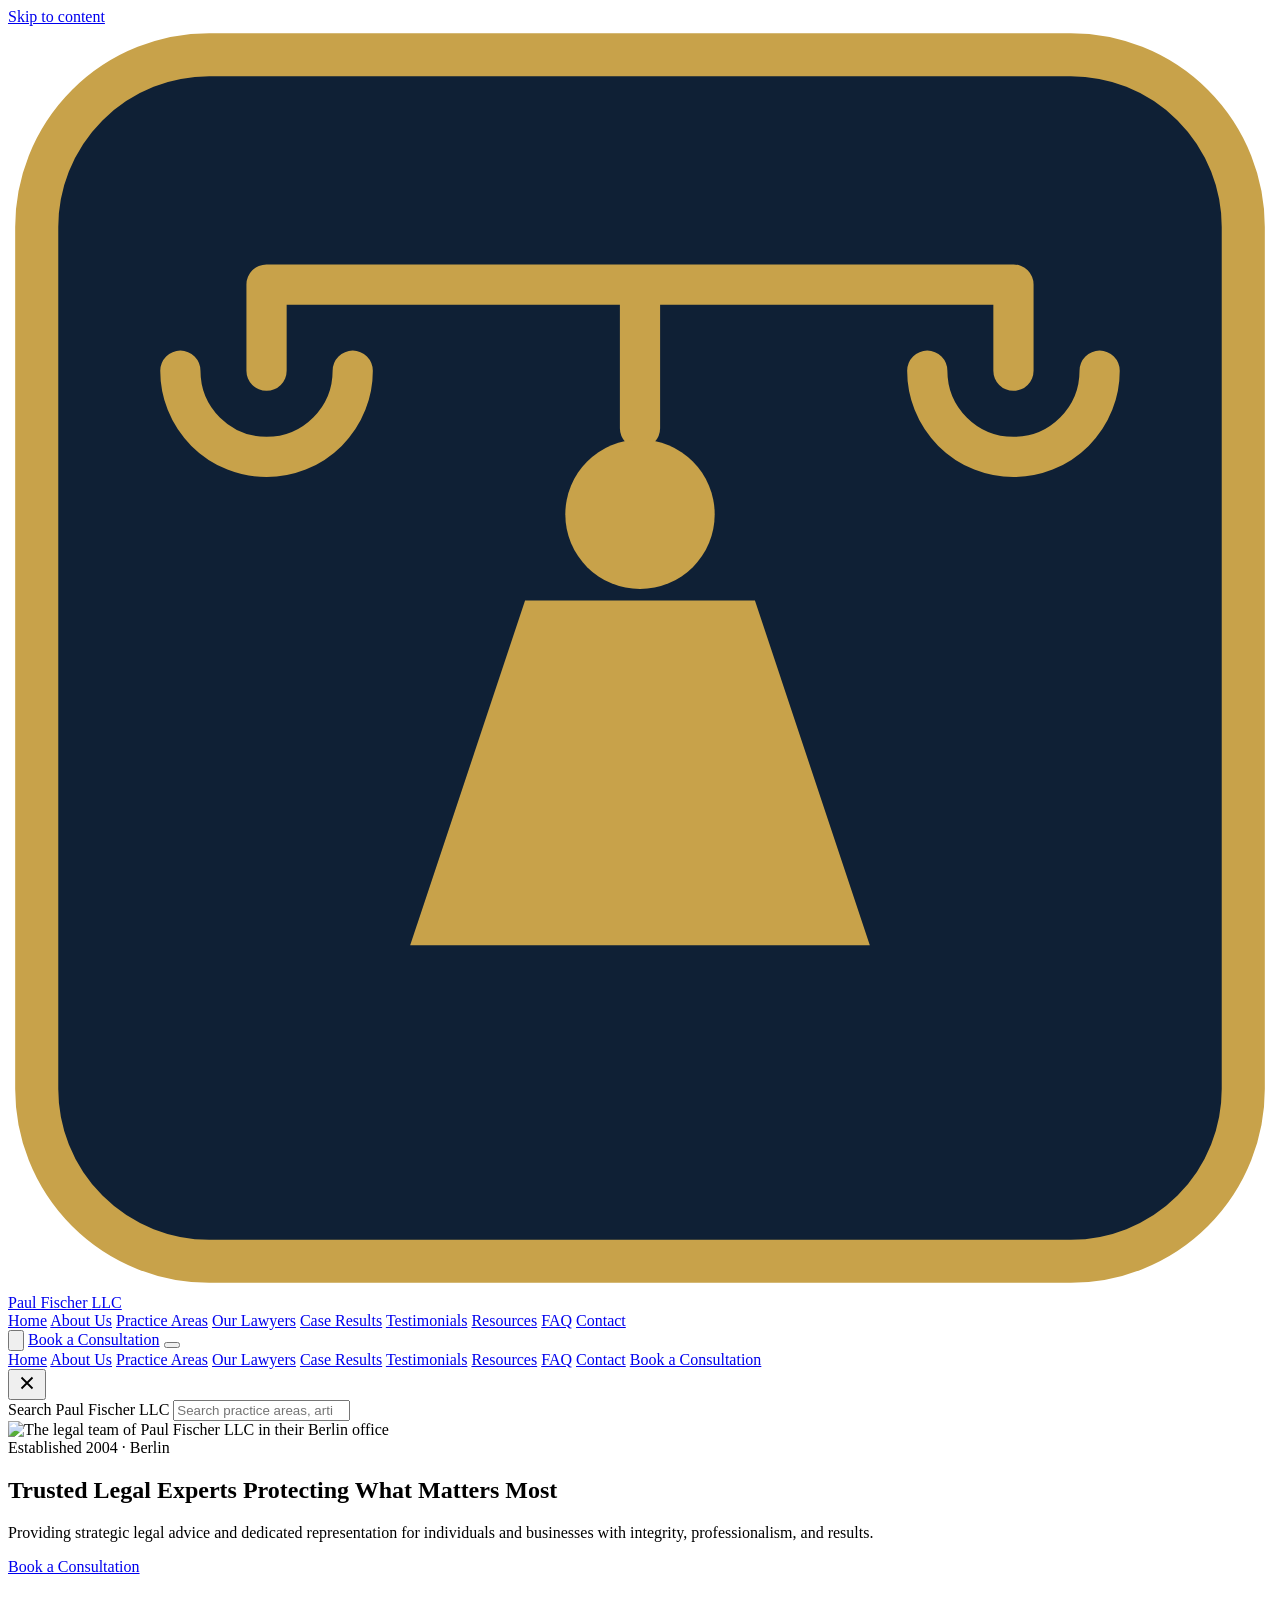
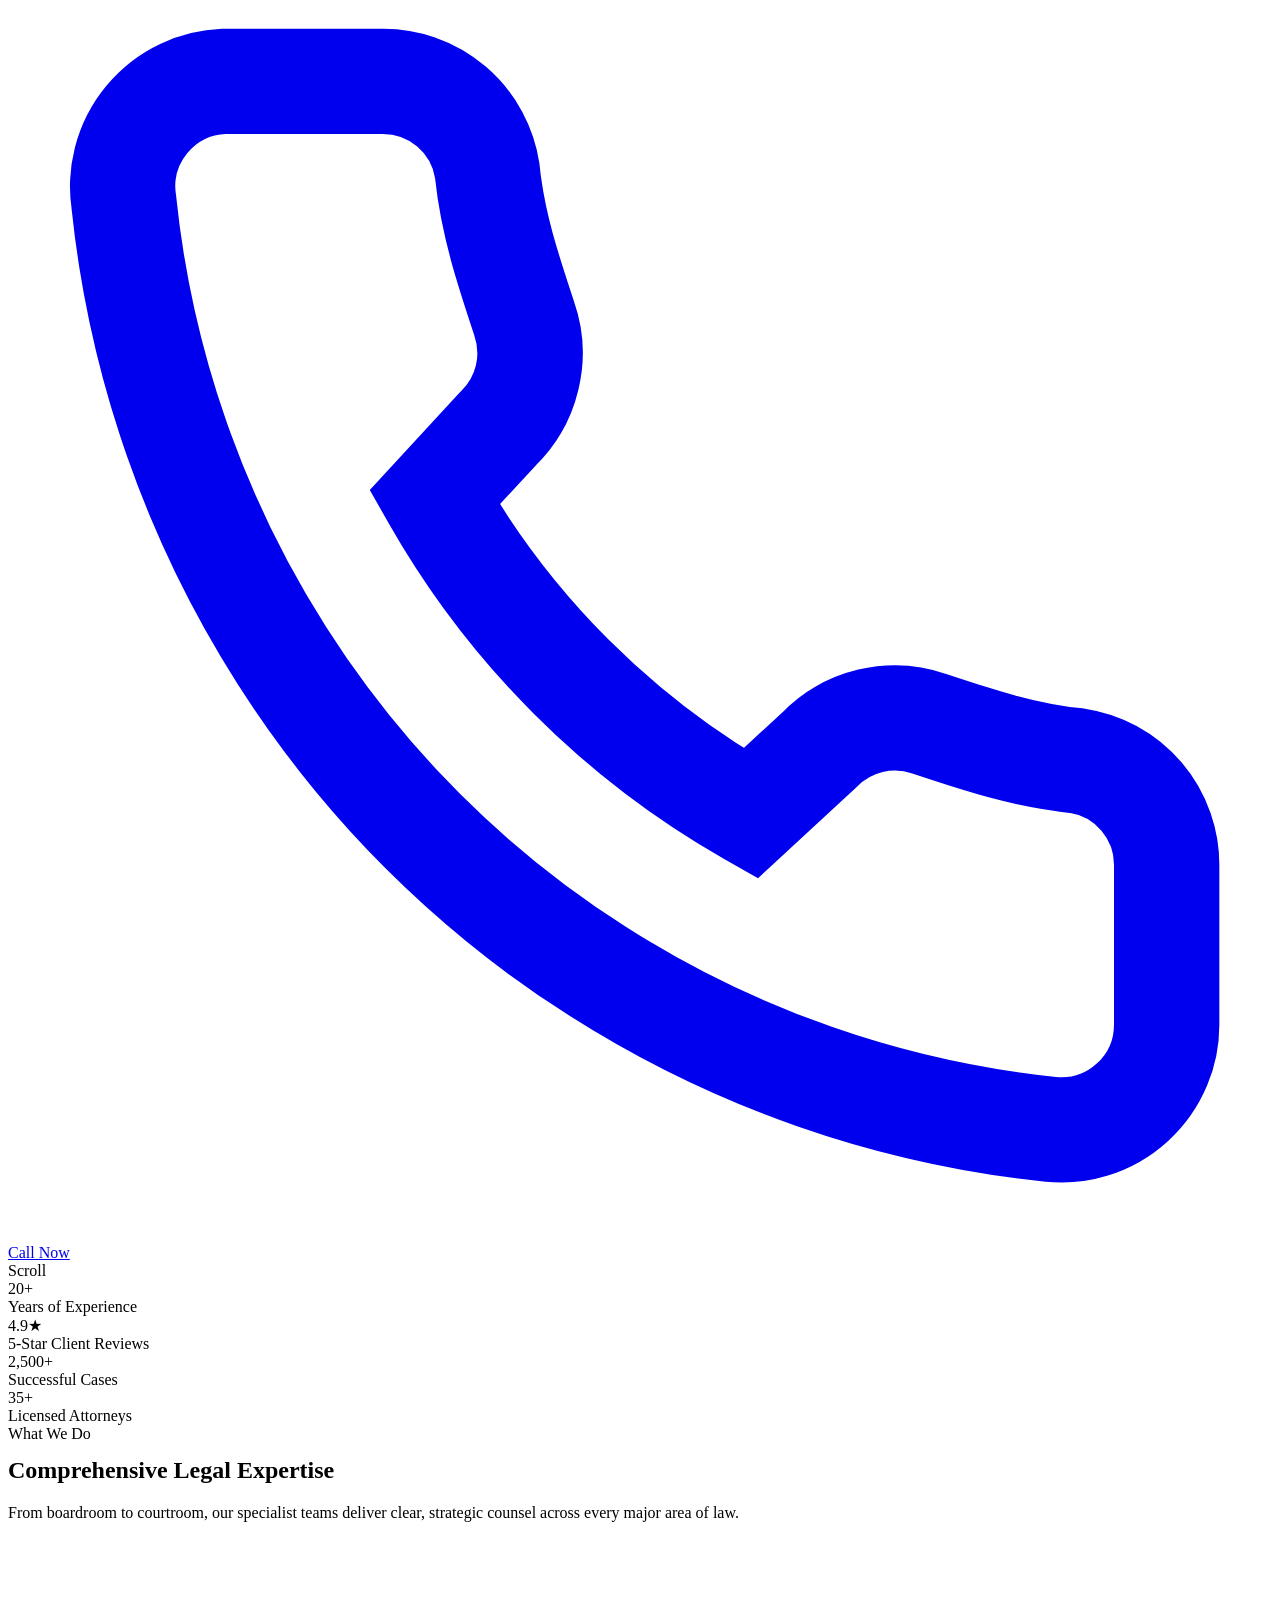
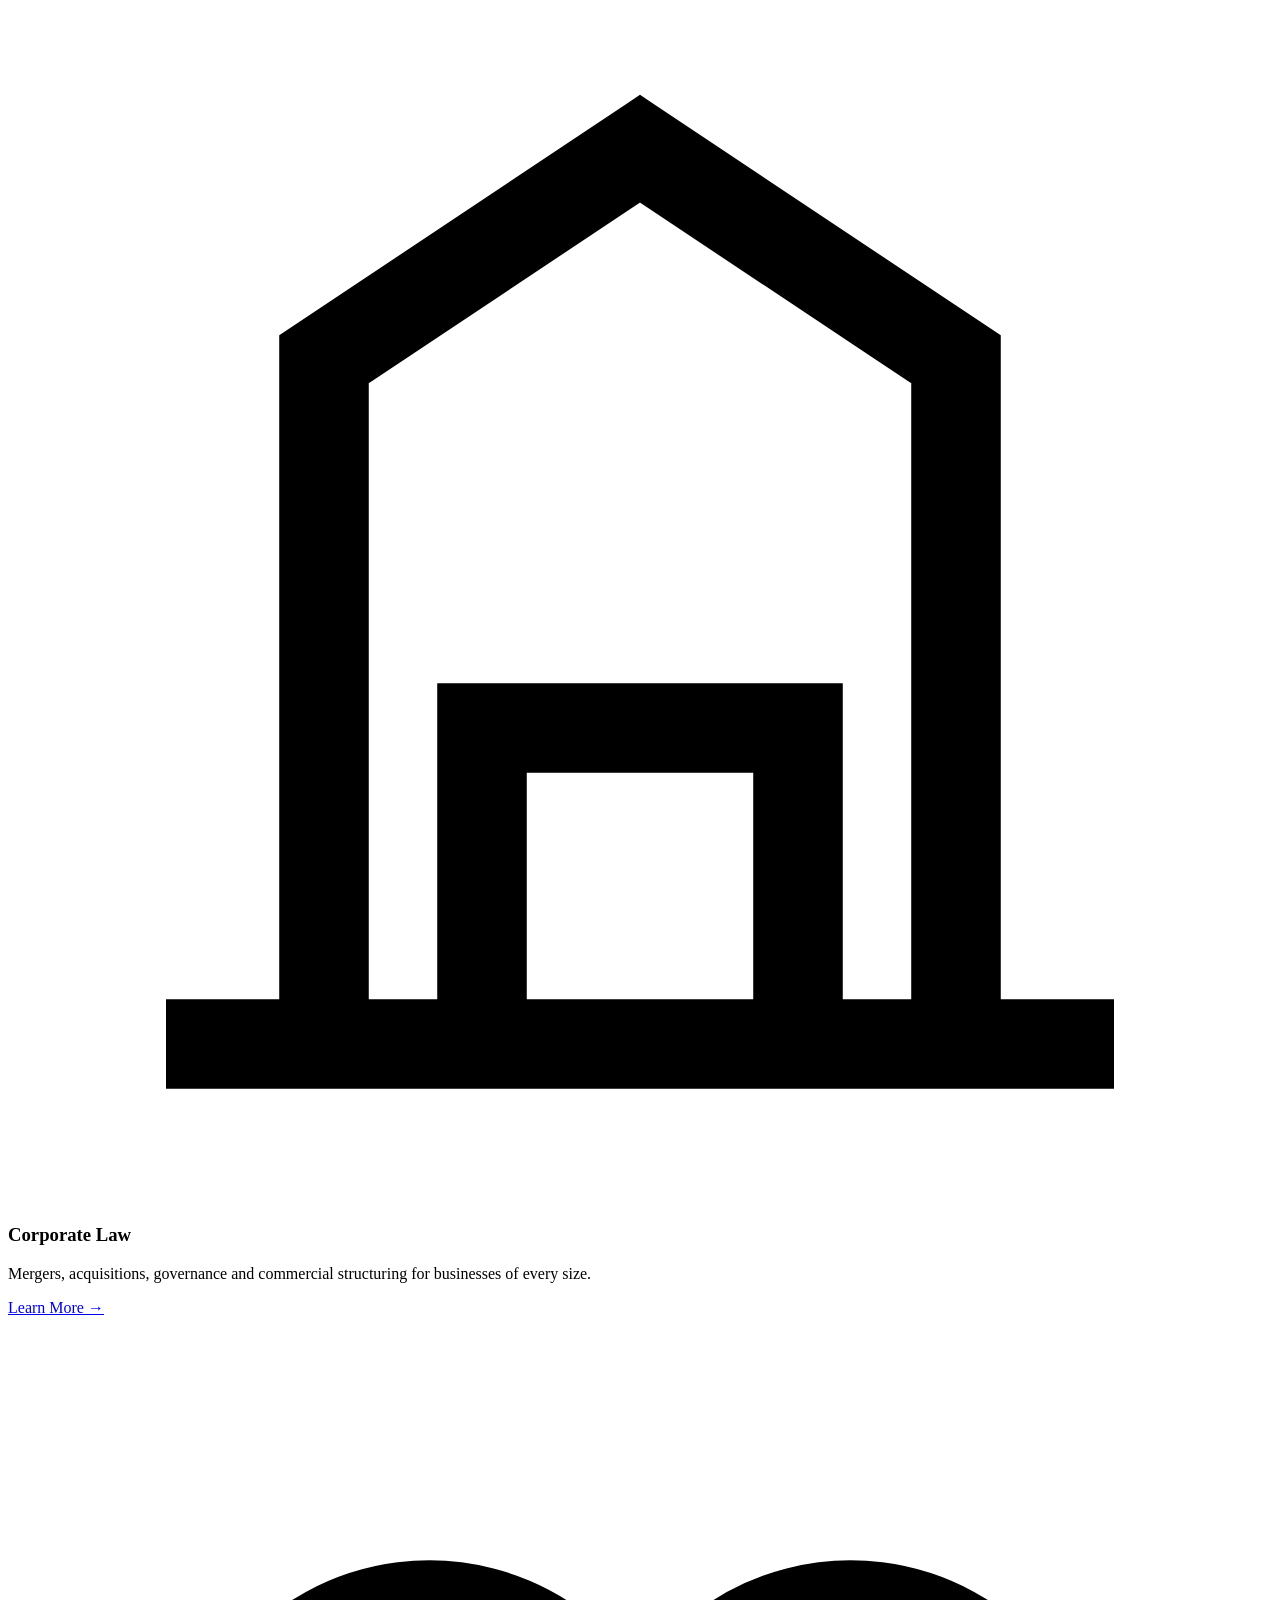
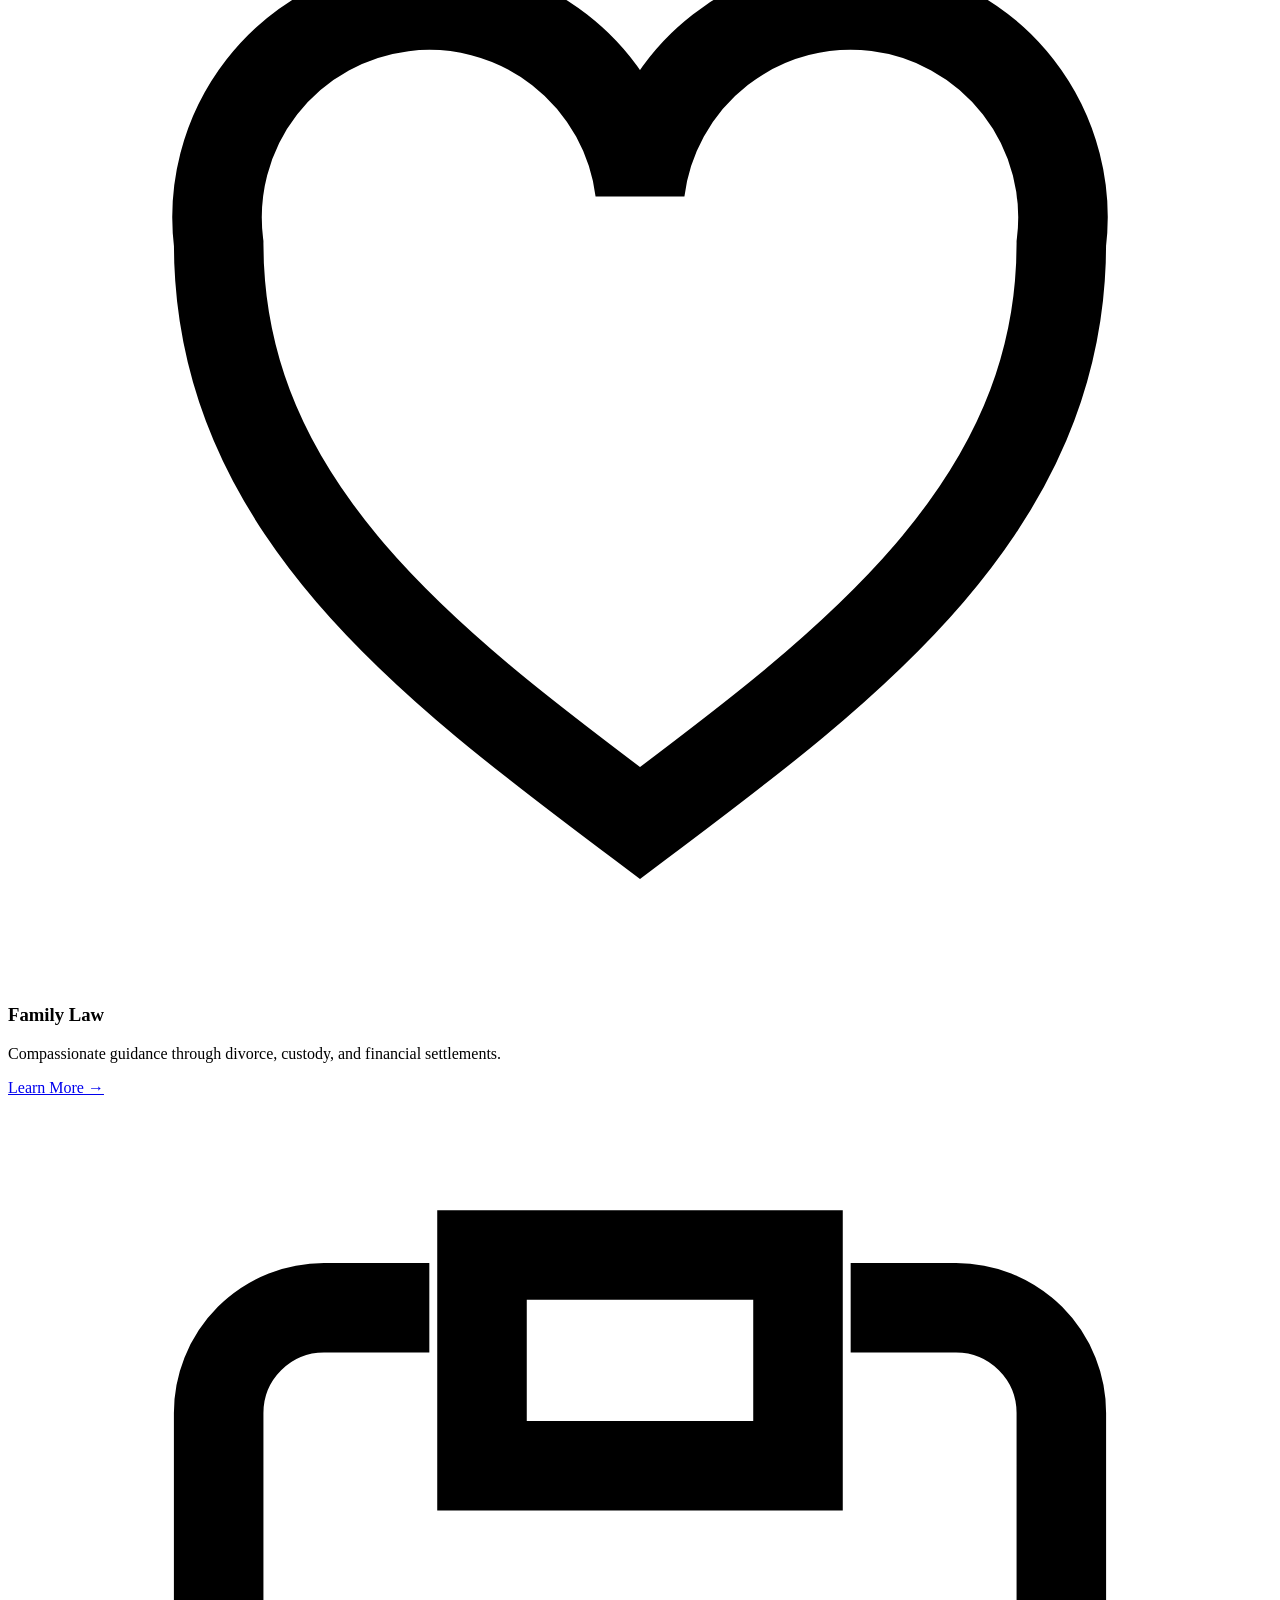
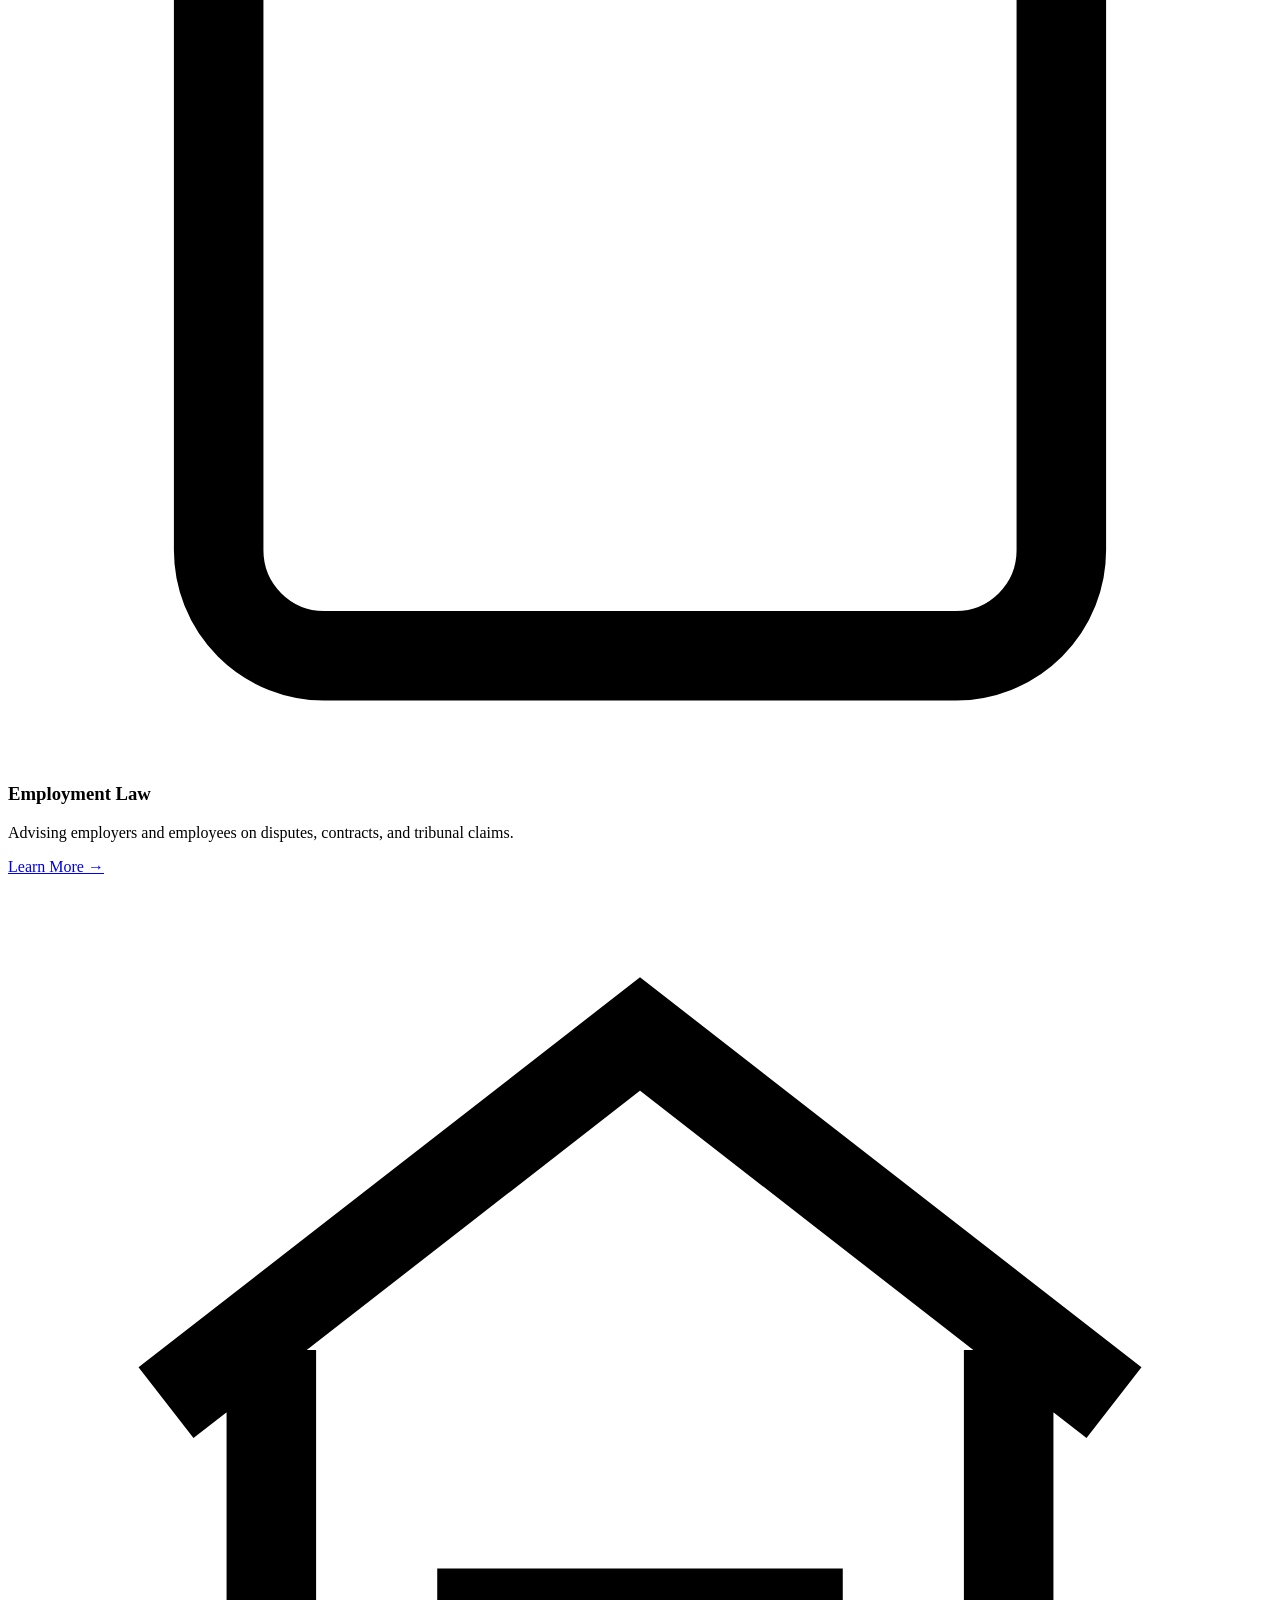
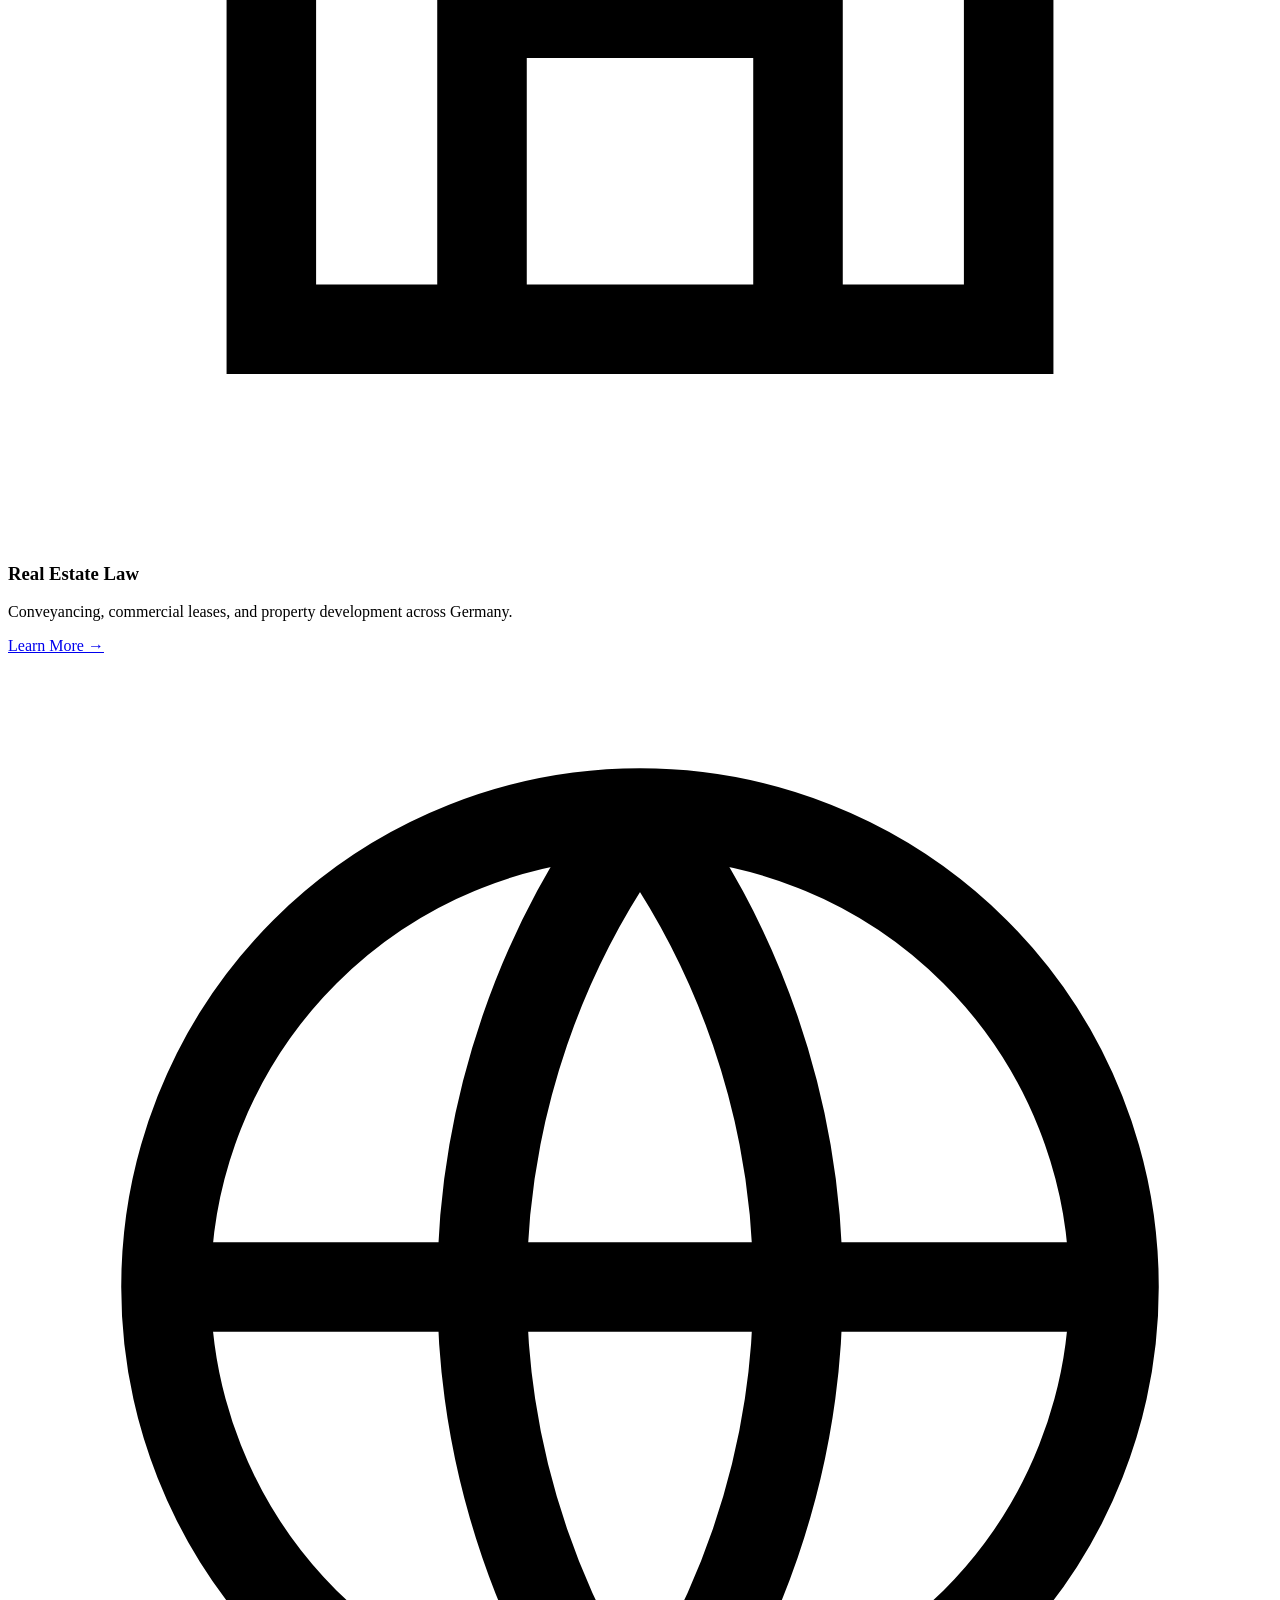
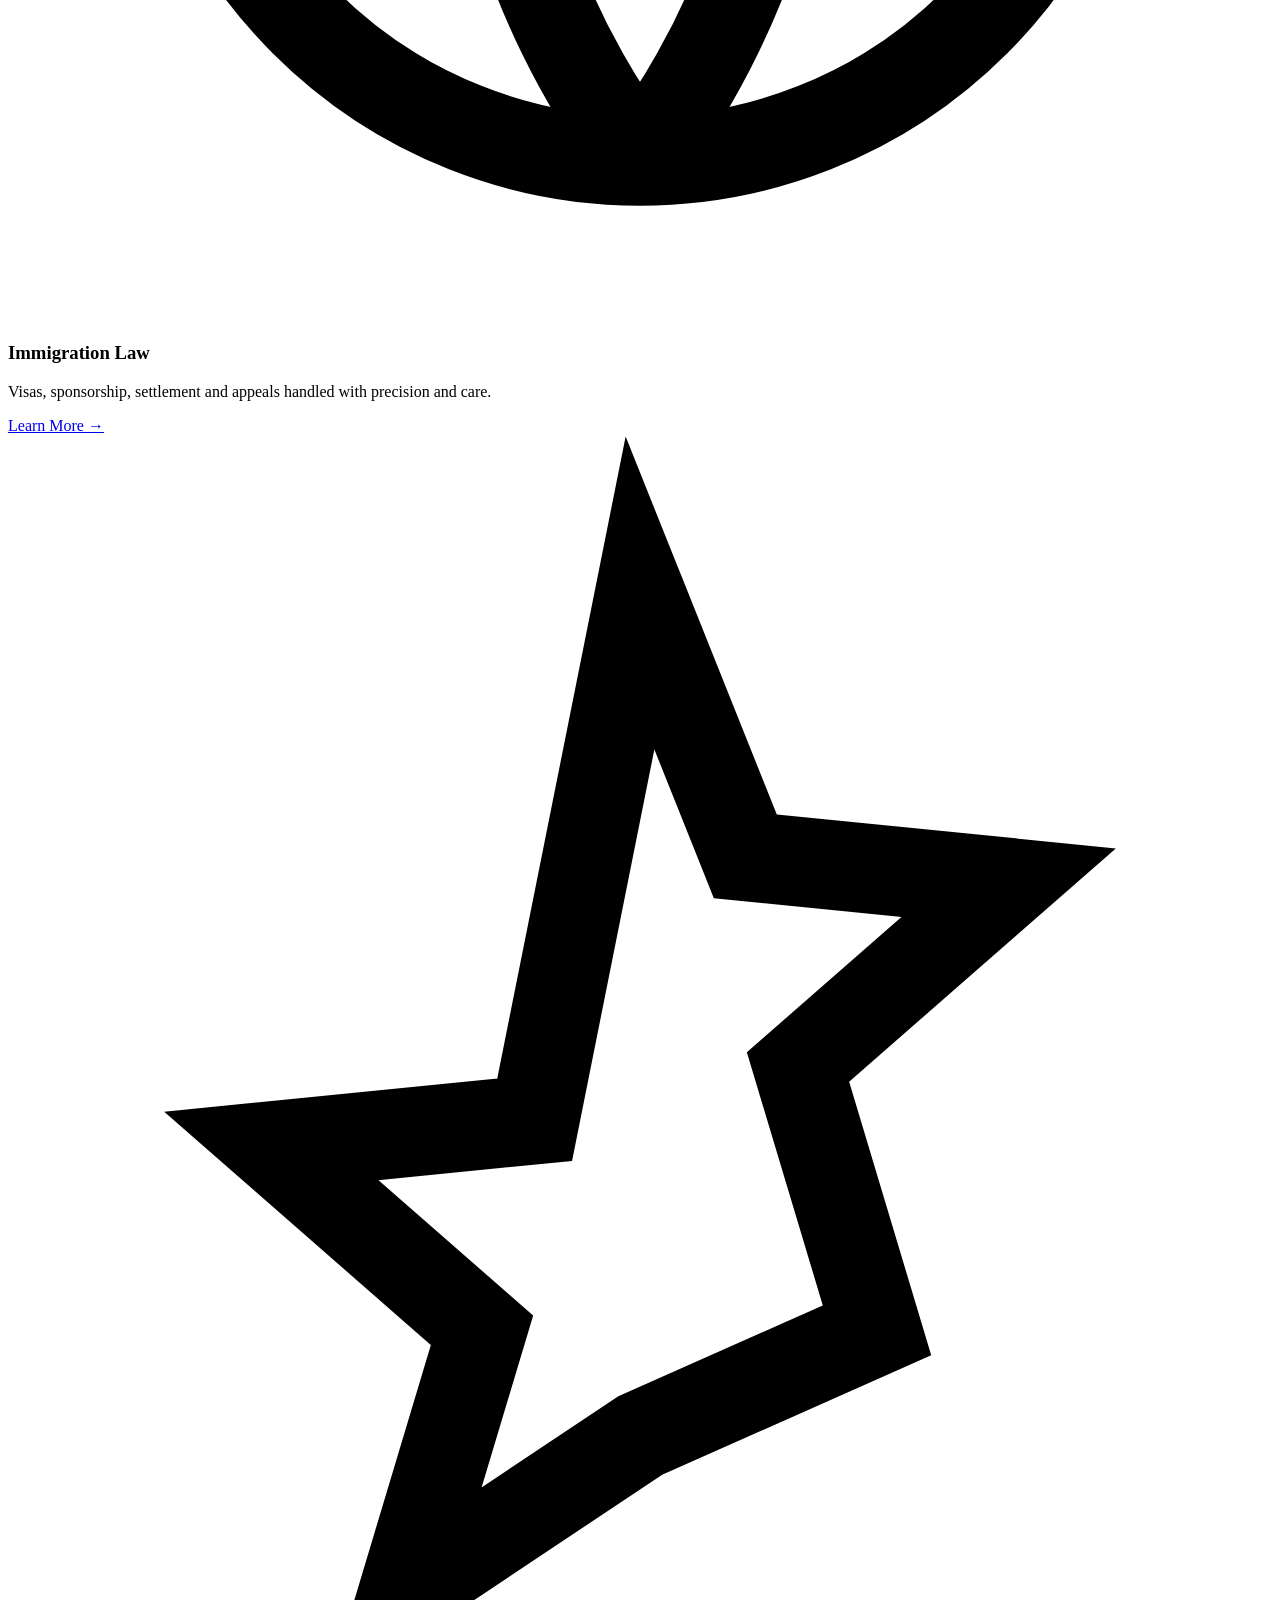
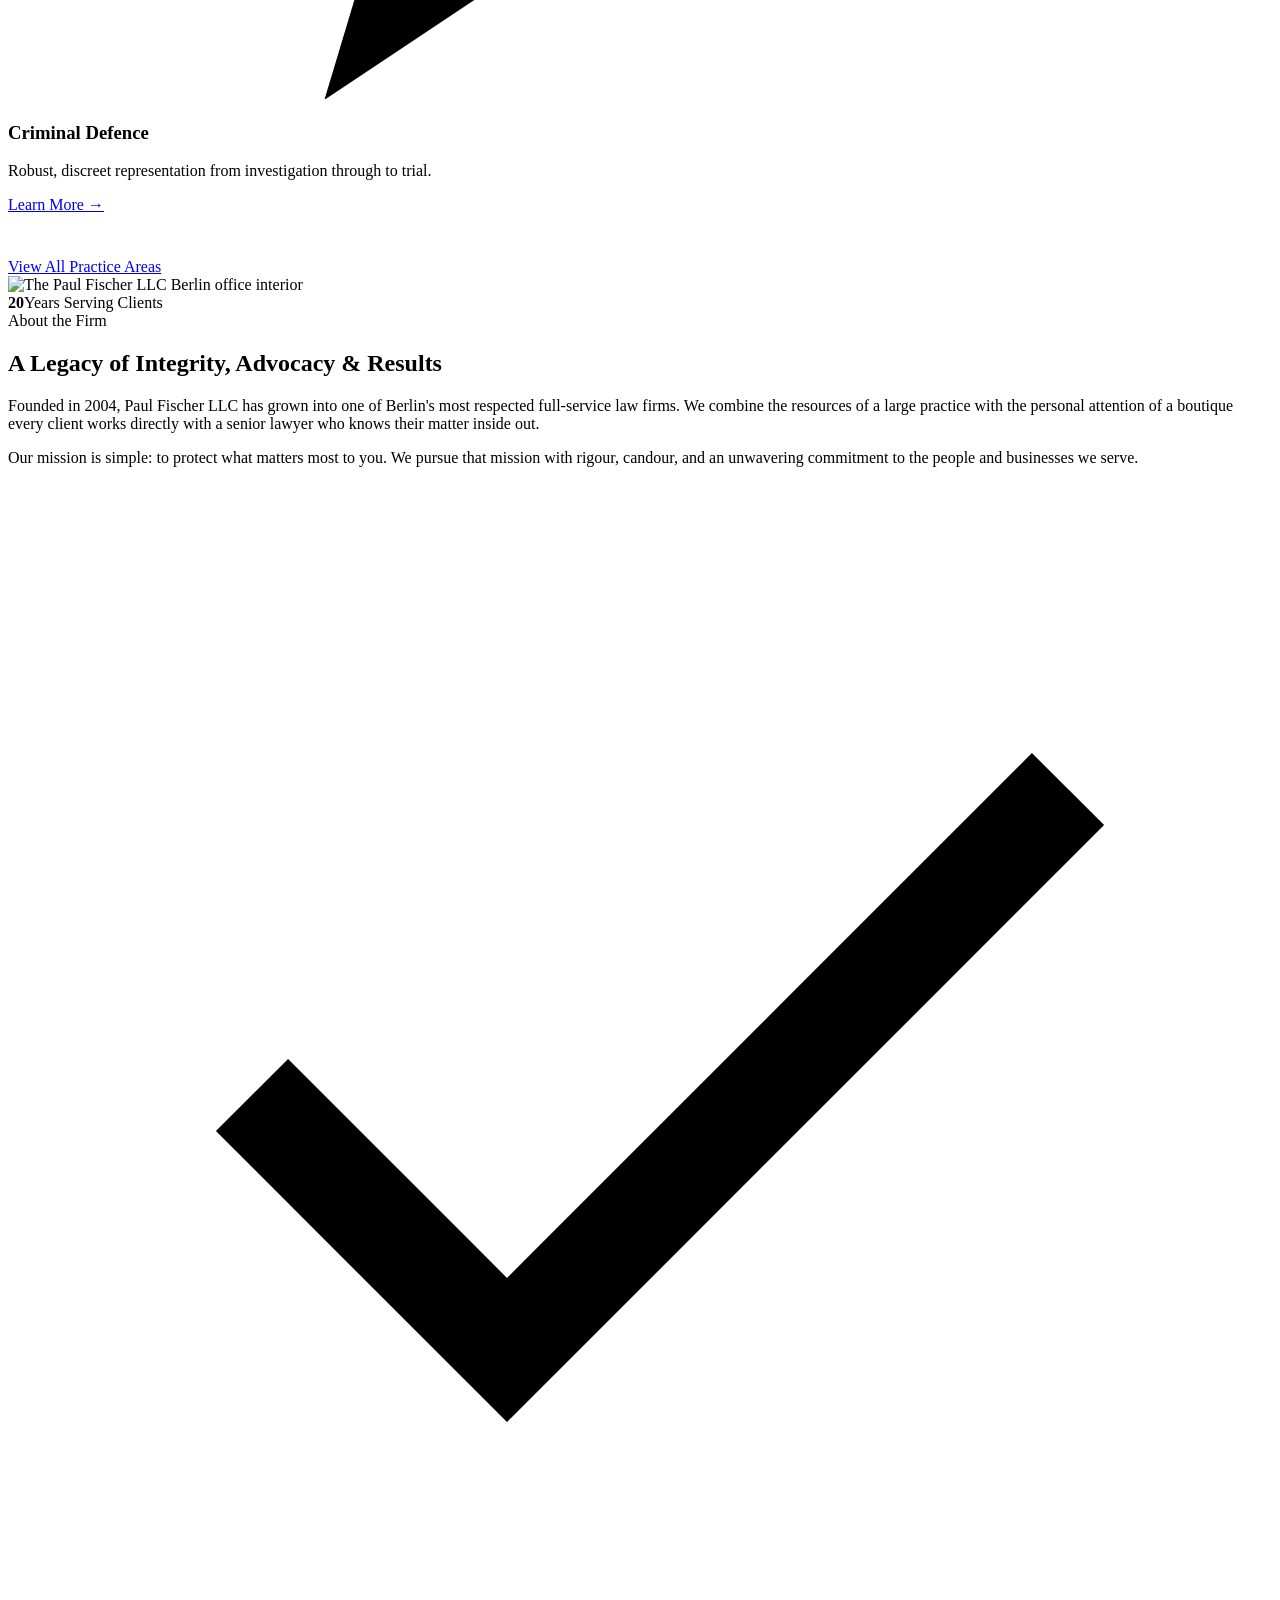
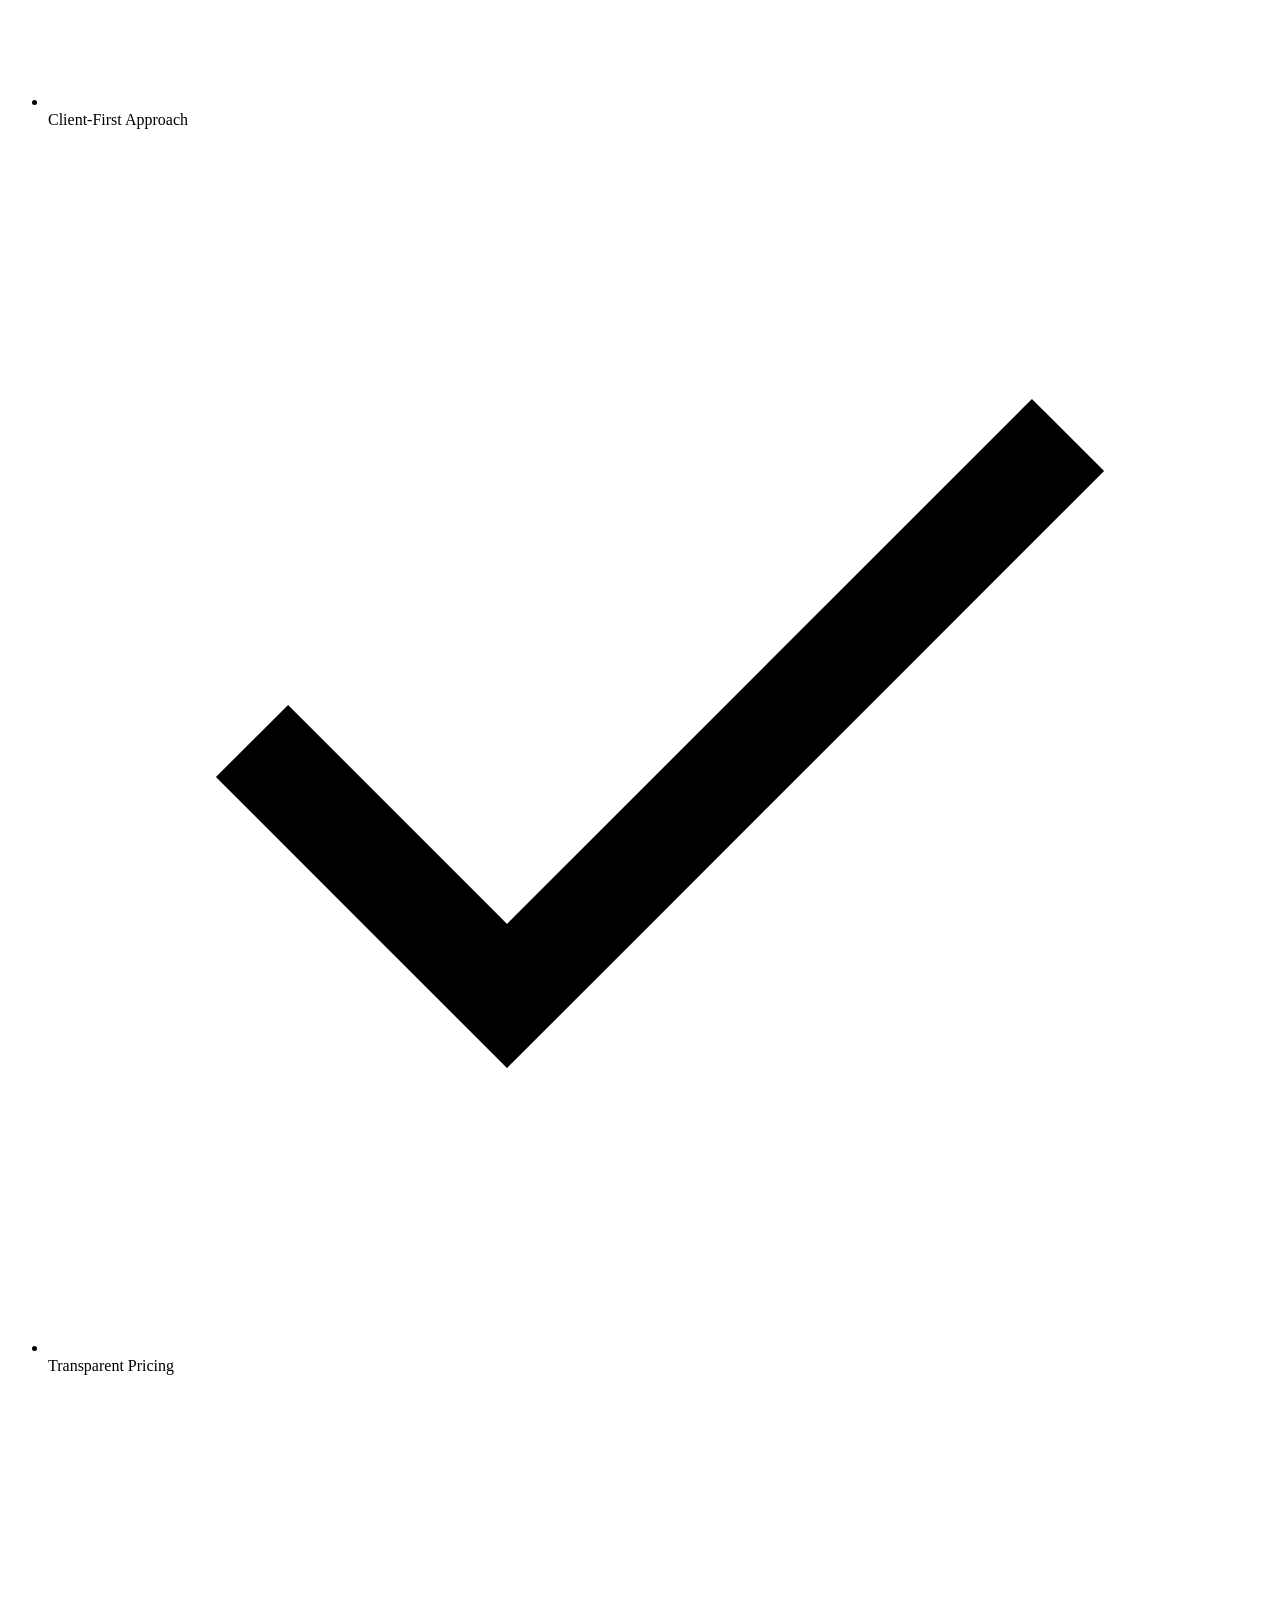
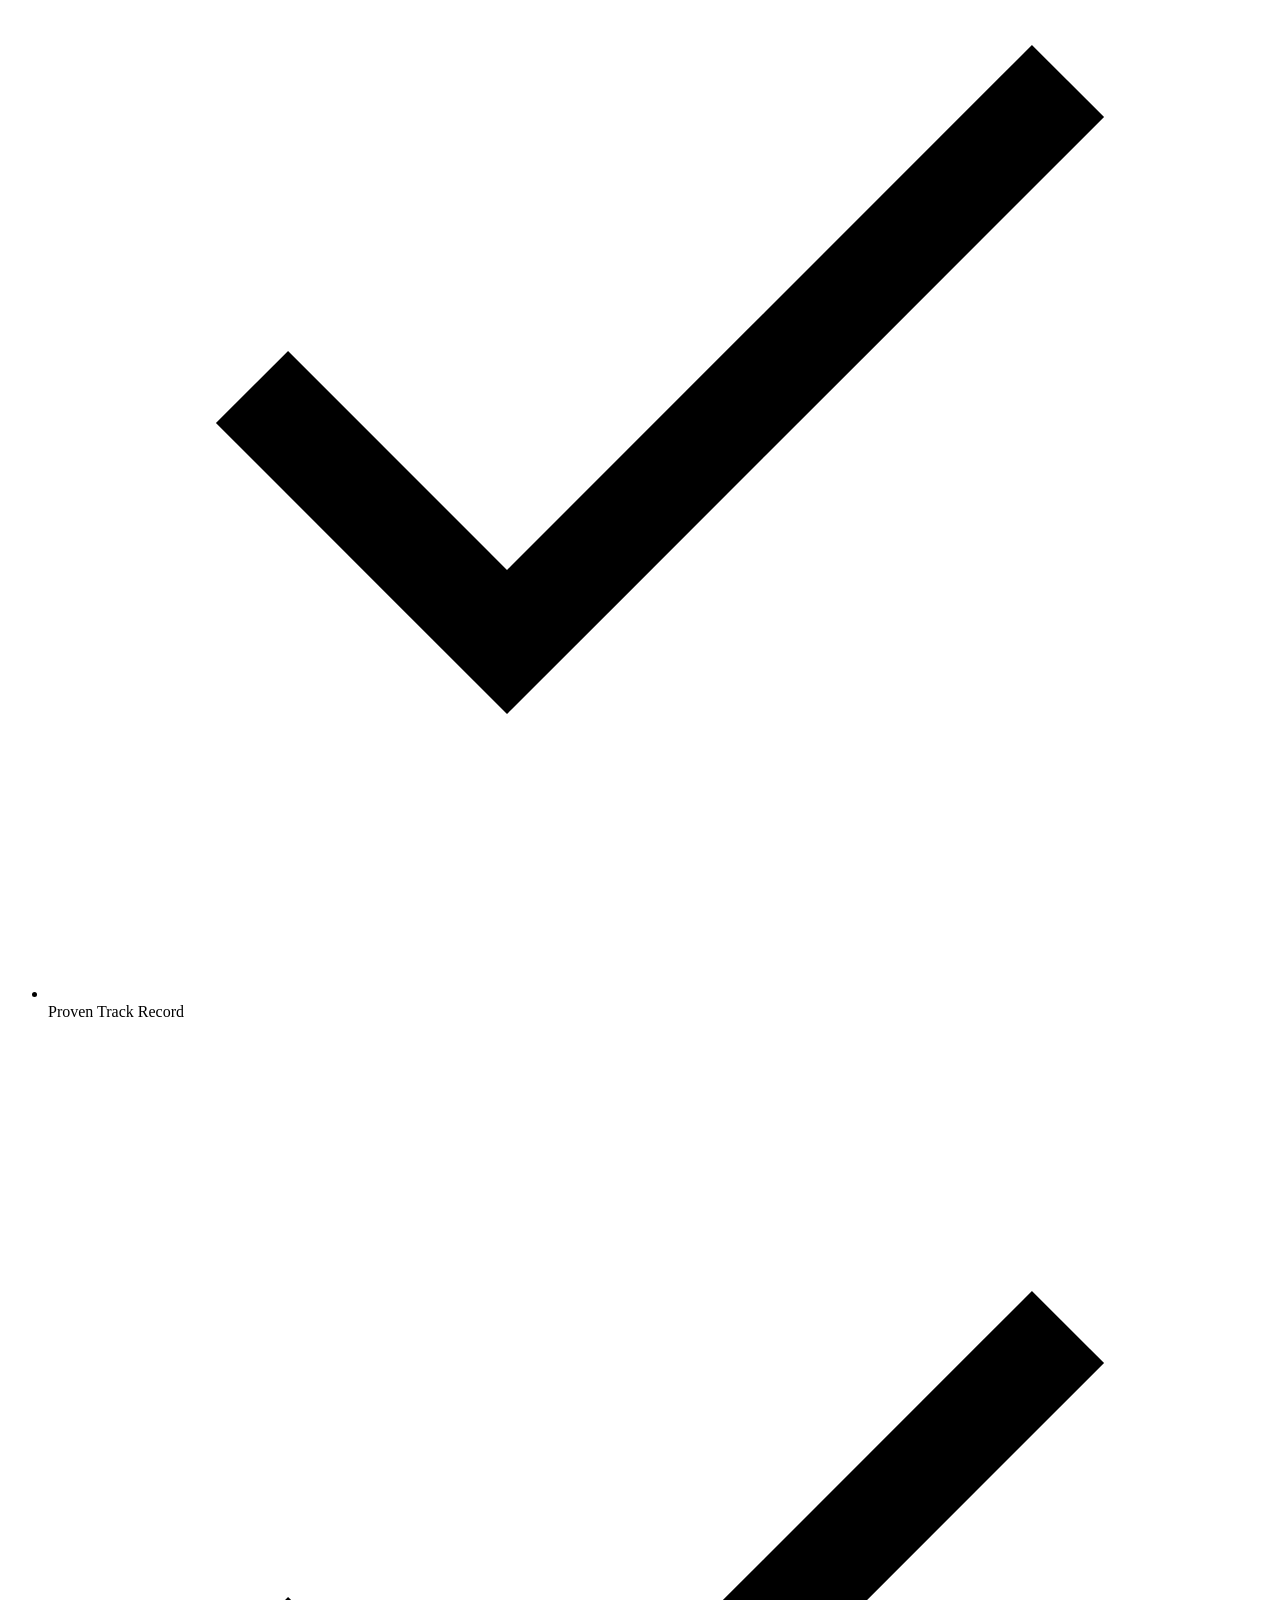
==== index.html @ db2e32ba "Add files via upload" ====
<!DOCTYPE html>
<html lang="en">
<head>
<meta charset="UTF-8">
<meta name="viewport" content="width=device-width, initial-scale=1.0">
<title>Paul Fischer LLC — Trusted Legal Experts in Berlin</title>
<meta name="description" content="Paul Fischer LLC is a premier Berlin law firm providing strategic legal advice and dedicated representation for individuals and businesses with integrity and results.">
<link rel="preconnect" href="https://fonts.googleapis.com">
<link rel="preconnect" href="https://fonts.gstatic.com" crossorigin>
<link href="https://fonts.googleapis.com/css2?family=Cormorant+Garamond:ital,wght@0,500;0,600;0,700;1,500;1,600&family=Inter:wght@400;500;600;700&display=swap" rel="stylesheet">
<link rel="stylesheet" href="assets/css/styles.css">
</head>
<body>
<a class="skip-link" href="#main">Skip to content</a>

<!-- ============ HEADER ============ -->
<header class="header" id="site-header">
  <div class="container">
    <a class="brand" href="index.html" aria-label="Paul Fischer LLC home">
      <svg class="brand__mark" viewBox="0 0 44 44" fill="none" aria-hidden="true"><rect x="1" y="1" width="42" height="42" rx="6" fill="#0f2035" stroke="#c8a24a" stroke-width="1.5"/><path d="M22 14V9M9 9h26M9 9v3M35 9v3M6 12a3 3 0 0 0 6 0M32 12a3 3 0 0 0 6 0" fill="none" stroke="#c8a24a" stroke-width="1.4" stroke-linecap="round"/><circle cx="22" cy="17" r="2.6" fill="#c8a24a"/><path d="M18 20 L26 20 L30 32 L14 32 Z" fill="#c8a24a"/></svg>
      <span class="brand__text">
        <span class="brand__name">Paul Fischer</span>
        <span class="brand__sub">LLC</span>
      </span>
    </a>
    <nav class="nav" aria-label="Primary">
      <a href="index.html" class="active">Home</a>
      <a href="about.html">About Us</a>
      <a href="practice-areas.html">Practice Areas</a>
      <a href="our-lawyers.html">Our Lawyers</a>
      <a href="case-results.html">Case Results</a>
      <a href="testimonials.html">Testimonials</a>
      <a href="blog.html">Resources</a>
      <a href="faq.html">FAQ</a>
      <a href="contact.html">Contact</a>
    </nav>
    <div class="header__actions">
      <button class="icon-btn" data-search-open aria-label="Search">
        <svg viewBox="0 0 24 24" fill="none" stroke="currentColor" stroke-width="2"><circle cx="11" cy="11" r="7"/><path d="M21 21l-4.3-4.3"/></svg>
      </button>
      <a class="btn btn--gold btn--sm header__cta" href="contact.html">Book a Consultation</a>
      <button class="burger" aria-label="Menu" aria-expanded="false"><span></span><span></span><span></span></button>
    </div>
  </div>
</header>

<!-- Mobile menu -->
<div class="mobile-menu" role="dialog" aria-label="Menu">
  <a href="index.html">Home</a>
  <a href="about.html">About Us</a>
  <a href="practice-areas.html">Practice Areas</a>
  <a href="our-lawyers.html">Our Lawyers</a>
  <a href="case-results.html">Case Results</a>
  <a href="testimonials.html">Testimonials</a>
  <a href="blog.html">Resources</a>
  <a href="faq.html">FAQ</a>
  <a href="contact.html">Contact</a>
  <a class="btn btn--gold" href="contact.html">Book a Consultation</a>
</div>

<!-- Search overlay -->
<div class="search-overlay" role="dialog" aria-label="Search">
  <button class="search-close" aria-label="Close search"><svg viewBox="0 0 24 24" width="22" height="22" fill="none" stroke="currentColor" stroke-width="2"><path d="M6 6l12 12M18 6L6 18"/></svg></button>
  <form class="search-box" data-demo="Search is a demo on this preview site." action="#">
    <label for="site-search">Search Paul Fischer LLC</label>
    <input id="site-search" type="search" placeholder="Search practice areas, articles, lawyers…" autocomplete="off">
  </form>
</div>

<main id="main">

<!-- ============ HERO ============ -->
<section class="hero">
  <div class="hero__bg">
    <img src="https://d8j0ntlcm91z4.cloudfront.net/user_3GKCj8XFkURRK5fmf9OgXxNjmPK/hf_20260715_022306_5a139f27-d9b7-44d9-9cda-8c9a5323c7d2.png" alt="The legal team of Paul Fischer LLC in their Berlin office">
  </div>
  <div class="container">
    <div class="hero__inner">
      <span class="eyebrow" style="color:var(--gold-soft)">Established 2004 · Berlin</span>
      <h1>Trusted Legal Experts <span class="accent">Protecting</span> What Matters Most</h1>
      <p class="hero__sub">Providing strategic legal advice and dedicated representation for individuals and businesses with integrity, professionalism, and results.</p>
      <div class="hero__cta">
        <a class="btn btn--gold" href="contact.html">Book a Consultation</a>
        <a class="btn btn--outline" href="tel:+16096757554">
          <svg viewBox="0 0 24 24" fill="none" stroke="currentColor" stroke-width="2"><path d="M22 16.9v3a2 2 0 0 1-2.2 2 19.8 19.8 0 0 1-8.6-3 19.5 19.5 0 0 1-6-6 19.8 19.8 0 0 1-3-8.6A2 2 0 0 1 4.1 2h3a2 2 0 0 1 2 1.7c.1 1 .4 1.9.7 2.8a2 2 0 0 1-.5 2.1L8.1 9.9a16 16 0 0 0 6 6l1.3-1.2a2 2 0 0 1 2.1-.5c.9.3 1.8.6 2.8.7a2 2 0 0 1 1.7 2z"/></svg>
          Call Now
        </a>
      </div>
    </div>
  </div>
  <div class="hero__scroll">Scroll<span></span></div>
</section>

<!-- ============ TRUST BAR ============ -->
<section class="trust">
  <div class="container">
    <div class="trust__grid">
      <div class="trust__item reveal"><div class="trust__num"><span data-count="20" data-suffix="+">20+</span></div><div class="trust__label">Years of Experience</div></div>
      <div class="trust__item reveal" data-d="1"><div class="trust__num"><span data-count="4.9">4.9</span>★</div><div class="trust__label">5-Star Client Reviews</div></div>
      <div class="trust__item reveal" data-d="2"><div class="trust__num"><span data-count="2500" data-suffix="+">2,500+</span></div><div class="trust__label">Successful Cases</div></div>
      <div class="trust__item reveal" data-d="3"><div class="trust__num"><span data-count="35" data-suffix="+">35+</span></div><div class="trust__label">Licensed Attorneys</div></div>
    </div>
  </div>
</section>

<!-- ============ PRACTICE AREAS ============ -->
<section class="section section--ivory" id="practice">
  <div class="container">
    <div class="section-head reveal">
      <span class="eyebrow center">What We Do</span>
      <h2 style="margin-top:14px">Comprehensive Legal Expertise</h2>
      <p>From boardroom to courtroom, our specialist teams deliver clear, strategic counsel across every major area of law.</p>
    </div>
    <div class="card-grid">
      <article class="practice-card reveal">
        <div class="practice-card__icon"><svg viewBox="0 0 24 24" fill="none" stroke="currentColor" stroke-width="1.7"><path d="M3 21h18M6 21V8l6-4 6 4v13M9 21v-6h6v6"/></svg></div>
        <h3>Corporate Law</h3><p>Mergers, acquisitions, governance and commercial structuring for businesses of every size.</p>
        <a class="link-more" href="practice-areas.html">Learn More →</a>
      </article>
      <article class="practice-card reveal" data-d="1">
        <div class="practice-card__icon"><svg viewBox="0 0 24 24" fill="none" stroke="currentColor" stroke-width="1.7"><path d="M12 21c-4-3-8-6-8-11a4 4 0 0 1 8-1 4 4 0 0 1 8 1c0 5-4 8-8 11z"/></svg></div>
        <h3>Family Law</h3><p>Compassionate guidance through divorce, custody, and financial settlements.</p>
        <a class="link-more" href="practice-areas.html">Learn More →</a>
      </article>
      <article class="practice-card reveal" data-d="2">
        <div class="practice-card__icon"><svg viewBox="0 0 24 24" fill="none" stroke="currentColor" stroke-width="1.7"><path d="M16 4h2a2 2 0 0 1 2 2v14a2 2 0 0 1-2 2H6a2 2 0 0 1-2-2V6a2 2 0 0 1 2-2h2M9 3h6v4H9z"/></svg></div>
        <h3>Employment Law</h3><p>Advising employers and employees on disputes, contracts, and tribunal claims.</p>
        <a class="link-more" href="practice-areas.html">Learn More →</a>
      </article>
      <article class="practice-card reveal">
        <div class="practice-card__icon"><svg viewBox="0 0 24 24" fill="none" stroke="currentColor" stroke-width="1.7"><path d="M3 10l9-7 9 7M5 9v11h14V9M9 20v-6h6v6"/></svg></div>
        <h3>Real Estate Law</h3><p>Conveyancing, commercial leases, and property development across Germany.</p>
        <a class="link-more" href="practice-areas.html">Learn More →</a>
      </article>
      <article class="practice-card reveal" data-d="1">
        <div class="practice-card__icon"><svg viewBox="0 0 24 24" fill="none" stroke="currentColor" stroke-width="1.7"><circle cx="12" cy="12" r="9"/><path d="M3 12h18M12 3a15 15 0 0 1 0 18M12 3a15 15 0 0 0 0 18"/></svg></div>
        <h3>Immigration Law</h3><p>Visas, sponsorship, settlement and appeals handled with precision and care.</p>
        <a class="link-more" href="practice-areas.html">Learn More →</a>
      </article>
      <article class="practice-card reveal" data-d="2">
        <div class="practice-card__icon"><svg viewBox="0 0 24 24" fill="none" stroke="currentColor" stroke-width="1.7"><path d="M12 3l2 5 5 .5-4 3.5 1.5 5L12 19l-4.5 3 1.5-5-4-3.5 5-.5z"/></svg></div>
        <h3>Criminal Defence</h3><p>Robust, discreet representation from investigation through to trial.</p>
        <a class="link-more" href="practice-areas.html">Learn More →</a>
      </article>
    </div>
    <div class="text-center" style="margin-top:44px"><a class="btn btn--navy" href="practice-areas.html">View All Practice Areas</a></div>
  </div>
</section>

<!-- ============ ABOUT ============ -->
<section class="section" id="about">
  <div class="container">
    <div class="about">
      <div class="about__media reveal">
        <img src="https://d8j0ntlcm91z4.cloudfront.net/user_3GKCj8XFkURRK5fmf9OgXxNjmPK/hf_20260715_022309_6d9a7392-418a-445d-b9cd-59e73e36563b.png" alt="The Paul Fischer LLC Berlin office interior">
        <div class="about__badge"><b>20</b><span>Years Serving Clients</span></div>
      </div>
      <div class="about__content reveal" data-d="1">
        <span class="eyebrow">About the Firm</span>
        <h2>A Legacy of Integrity, Advocacy &amp; Results</h2>
        <p>Founded in 2004, Paul Fischer LLC has grown into one of Berlin's most respected full-service law firms. We combine the resources of a large practice with the personal attention of a boutique every client works directly with a senior lawyer who knows their matter inside out.</p>
        <p>Our mission is simple: to protect what matters most to you. We pursue that mission with rigour, candour, and an unwavering commitment to the people and businesses we serve.</p>
        <ul class="values">
          <li><svg viewBox="0 0 24 24" fill="none" stroke="currentColor" stroke-width="2"><path d="M20 6L9 17l-5-5"/></svg>Client-First Approach</li>
          <li><svg viewBox="0 0 24 24" fill="none" stroke="currentColor" stroke-width="2"><path d="M20 6L9 17l-5-5"/></svg>Transparent Pricing</li>
          <li><svg viewBox="0 0 24 24" fill="none" stroke="currentColor" stroke-width="2"><path d="M20 6L9 17l-5-5"/></svg>Proven Track Record</li>
          <li><svg viewBox="0 0 24 24" fill="none" stroke="currentColor" stroke-width="2"><path d="M20 6L9 17l-5-5"/></svg>Absolute Confidentiality</li>
        </ul>
        <div style="margin-top:32px"><a class="btn btn--ghost" href="about.html">More About Us</a></div>
      </div>
    </div>
  </div>
</section>

<!-- ============ WHY CHOOSE US ============ -->
<section class="section section--navy">
  <div class="container">
    <div class="section-head reveal">
      <span class="eyebrow center" style="color:var(--gold-soft)">Why Choose Us</span>
      <h2 style="margin-top:14px">The Paul Fischer LLC Difference</h2>
      <p style="color:rgba(238,241,245,0.8)">Six reasons clients across Berlin and beyond trust us with their most important matters.</p>
    </div>
    <div class="card-grid">
      <article class="feature-card reveal"><div class="feature-card__icon"><svg viewBox="0 0 24 24" fill="none" stroke="currentColor" stroke-width="1.7"><path d="M12 2l3 6 6 .9-4.5 4.3 1 6-5.5-3-5.5 3 1-6L3 8.9 9 8z"/></svg></div><h3>Experienced Attorneys</h3><p>Senior specialists averaging 15+ years in their field.</p></article>
      <article class="feature-card reveal" data-d="1"><div class="feature-card__icon"><svg viewBox="0 0 24 24" fill="none" stroke="currentColor" stroke-width="1.7"><path d="M12 1v22M17 5H9.5a3.5 3.5 0 0 0 0 7h5a3.5 3.5 0 0 1 0 7H6"/></svg></div><h3>Transparent Pricing</h3><p>Clear fee estimates up front — no hidden costs, ever.</p></article>
      <article class="feature-card reveal" data-d="2"><div class="feature-card__icon"><svg viewBox="0 0 24 24" fill="none" stroke="currentColor" stroke-width="1.7"><path d="M20 21v-2a4 4 0 0 0-4-4H8a4 4 0 0 0-4 4v2M12 11a4 4 0 1 0 0-8 4 4 0 0 0 0 8z"/></svg></div><h3>Personalised Advice</h3><p>Tailored strategies built around your specific goals.</p></article>
      <article class="feature-card reveal"><div class="feature-card__icon"><svg viewBox="0 0 24 24" fill="none" stroke="currentColor" stroke-width="1.7"><path d="M13 2L3 14h7l-1 8 10-12h-7z"/></svg></div><h3>Fast Response Times</h3><p>We reply within one business day — often much sooner.</p></article>
      <article class="feature-card reveal" data-d="1"><div class="feature-card__icon"><svg viewBox="0 0 24 24" fill="none" stroke="currentColor" stroke-width="1.7"><path d="M12 15a3 3 0 1 0 0-6 3 3 0 0 0 0 6z"/><path d="M19.4 15a1.7 1.7 0 0 0 .3 1.9l.1.1a2 2 0 1 1-2.8 2.8l-.1-.1a1.7 1.7 0 0 0-2.9 1.2V22a2 2 0 1 1-4 0v-.1A1.7 1.7 0 0 0 7 20.3l-.1.1a2 2 0 1 1-2.8-2.8l.1-.1A1.7 1.7 0 0 0 3 15H2.9a2 2 0 1 1 0-4H3a1.7 1.7 0 0 0 1.6-2.4L4.5 8.5a2 2 0 1 1 2.8-2.8l.1.1A1.7 1.7 0 0 0 10 4.6V4.5a2 2 0 1 1 4 0v.1a1.7 1.7 0 0 0 2.9 1.2l.1-.1a2 2 0 1 1 2.8 2.8l-.1.1A1.7 1.7 0 0 0 21 12h.1a2 2 0 1 1 0 4H21a1.7 1.7 0 0 0-1.6 1z"/></svg></div><h3>Proven Results</h3><p>A 98% client-satisfaction rate backed by real outcomes.</p></article>
      <article class="feature-card reveal" data-d="2"><div class="feature-card__icon"><svg viewBox="0 0 24 24" fill="none" stroke="currentColor" stroke-width="1.7"><path d="M12 22s8-4 8-10V5l-8-3-8 3v7c0 6 8 10 8 10z"/></svg></div><h3>Confidential Service</h3><p>Your matters are handled with total discretion and security.</p></article>
    </div>
  </div>
</section>

<!-- ============ TESTIMONIALS ============ -->
<section class="section" id="testimonials">
  <div class="container">
    <div class="section-head reveal">
      <span class="eyebrow center">Client Testimonials</span>
      <h2 style="margin-top:14px">Trusted by Those We Serve</h2>
    </div>
    <div class="tst reveal">
      <div class="tst__track">
        <div class="tst__slides">
          <div class="tst__slide"><div class="tst__card">
            <div class="tst__stars" aria-label="5 out of 5 stars"><svg viewBox="0 0 24 24" fill="currentColor"><path d="M12 2l3 6 6 .9-4.5 4.3 1 6L12 16l-5.5 3 1-6L3 8.9 9 8z"/></svg><svg viewBox="0 0 24 24" fill="currentColor"><path d="M12 2l3 6 6 .9-4.5 4.3 1 6L12 16l-5.5 3 1-6L3 8.9 9 8z"/></svg><svg viewBox="0 0 24 24" fill="currentColor"><path d="M12 2l3 6 6 .9-4.5 4.3 1 6L12 16l-5.5 3 1-6L3 8.9 9 8z"/></svg><svg viewBox="0 0 24 24" fill="currentColor"><path d="M12 2l3 6 6 .9-4.5 4.3 1 6L12 16l-5.5 3 1-6L3 8.9 9 8z"/></svg><svg viewBox="0 0 24 24" fill="currentColor"><path d="M12 2l3 6 6 .9-4.5 4.3 1 6L12 16l-5.5 3 1-6L3 8.9 9 8z"/></svg></div>
            <p class="tst__quote">"Paul Fischer LLC guided our company through a complex acquisition with total clarity. They were responsive, strategic, and genuinely invested in our success."</p>
            <div class="tst__author"><div class="tst__avatar">JR</div><span class="tst__name">Jonathan Reeves</span><span class="tst__meta">Managing Director, Meridian Group</span></div>
          </div></div>
          <div class="tst__slide"><div class="tst__card">
            <div class="tst__stars" aria-label="5 out of 5 stars"><svg viewBox="0 0 24 24" fill="currentColor"><path d="M12 2l3 6 6 .9-4.5 4.3 1 6L12 16l-5.5 3 1-6L3 8.9 9 8z"/></svg><svg viewBox="0 0 24 24" fill="currentColor"><path d="M12 2l3 6 6 .9-4.5 4.3 1 6L12 16l-5.5 3 1-6L3 8.9 9 8z"/></svg><svg viewBox="0 0 24 24" fill="currentColor"><path d="M12 2l3 6 6 .9-4.5 4.3 1 6L12 16l-5.5 3 1-6L3 8.9 9 8z"/></svg><svg viewBox="0 0 24 24" fill="currentColor"><path d="M12 2l3 6 6 .9-4.5 4.3 1 6L12 16l-5.5 3 1-6L3 8.9 9 8z"/></svg><svg viewBox="0 0 24 24" fill="currentColor"><path d="M12 2l3 6 6 .9-4.5 4.3 1 6L12 16l-5.5 3 1-6L3 8.9 9 8z"/></svg></div>
            <p class="tst__quote">"During my divorce they were compassionate but fierce advocates. I always felt heard, informed, and protected. I cannot recommend them highly enough."</p>
            <div class="tst__author"><div class="tst__avatar">SP</div><span class="tst__name">Sarah Patel</span><span class="tst__meta">Private Client</span></div>
          </div></div>
          <div class="tst__slide"><div class="tst__card">
            <div class="tst__stars" aria-label="5 out of 5 stars"><svg viewBox="0 0 24 24" fill="currentColor"><path d="M12 2l3 6 6 .9-4.5 4.3 1 6L12 16l-5.5 3 1-6L3 8.9 9 8z"/></svg><svg viewBox="0 0 24 24" fill="currentColor"><path d="M12 2l3 6 6 .9-4.5 4.3 1 6L12 16l-5.5 3 1-6L3 8.9 9 8z"/></svg><svg viewBox="0 0 24 24" fill="currentColor"><path d="M12 2l3 6 6 .9-4.5 4.3 1 6L12 16l-5.5 3 1-6L3 8.9 9 8z"/></svg><svg viewBox="0 0 24 24" fill="currentColor"><path d="M12 2l3 6 6 .9-4.5 4.3 1 6L12 16l-5.5 3 1-6L3 8.9 9 8z"/></svg><svg viewBox="0 0 24 24" fill="currentColor"><path d="M12 2l3 6 6 .9-4.5 4.3 1 6L12 16l-5.5 3 1-6L3 8.9 9 8z"/></svg></div>
            <p class="tst__quote">"Their employment team resolved my tribunal claim faster than I ever expected, and with a result that exceeded my hopes. True professionals."</p>
            <div class="tst__author"><div class="tst__avatar">DO</div><span class="tst__name">David Osei</span><span class="tst__meta">Private Client</span></div>
          </div></div>
        </div>
      </div>
      <div class="tst__nav">
        <button class="tst__arrow" data-prev aria-label="Previous review"><svg viewBox="0 0 24 24" width="20" height="20" fill="none" stroke="currentColor" stroke-width="2"><path d="M15 18l-6-6 6-6"/></svg></button>
        <div class="tst__dots"></div>
        <button class="tst__arrow" data-next aria-label="Next review"><svg viewBox="0 0 24 24" width="20" height="20" fill="none" stroke="currentColor" stroke-width="2"><path d="M9 18l6-6-6-6"/></svg></button>
      </div>
    </div>
  </div>
</section>

<!-- ============ CASE RESULTS ============ -->
<section class="section section--navy">
  <div class="container">
    <div class="section-head reveal">
      <span class="eyebrow center" style="color:var(--gold-soft)">Case Results</span>
      <h2 style="margin-top:14px">Outcomes That Speak for Themselves</h2>
    </div>
    <div class="stats">
      <div class="stat reveal"><div class="stat__num"><span data-count="2500" data-suffix="+">2,500+</span></div><div class="stat__label">Clients Helped</div></div>
      <div class="stat reveal" data-d="1"><div class="stat__num"><span data-count="50" data-prefix="£" data-suffix="M+">£50M+</span></div><div class="stat__label">Recovered</div></div>
      <div class="stat reveal" data-d="2"><div class="stat__num"><span data-count="20" data-suffix="+">20+</span></div><div class="stat__label">Years of Experience</div></div>
      <div class="stat reveal" data-d="3"><div class="stat__num"><span data-count="98" data-suffix="%">98%</span></div><div class="stat__label">Client Satisfaction</div></div>
    </div>
    <div class="text-center" style="margin-top:44px"><a class="btn btn--gold" href="case-results.html">Explore Our Case Results</a></div>
  </div>
</section>

<!-- ============ BLOG ============ -->
<section class="section section--ivory" id="resources">
  <div class="container">
    <div class="section-head reveal">
      <span class="eyebrow center">Resources &amp; Insights</span>
      <h2 style="margin-top:14px">Latest From Our Legal Team</h2>
    </div>
    <div class="grid" style="grid-template-columns:repeat(auto-fill,minmax(300px,1fr))">
      <article class="blog-card reveal">
        <a class="blog-card__img" href="blog.html"><img src="https://d8j0ntlcm91z4.cloudfront.net/user_3GKCj8XFkURRK5fmf9OgXxNjmPK/hf_20260715_022516_1ad8d5c0-a9c2-4bab-b097-18c0015cee9a.png" alt="Business handshake over contracts"></a>
        <div class="blog-card__body">
          <div class="blog-card__meta"><span class="cat">Corporate</span><span>12 June 2026</span></div>
          <h3>Five Contract Clauses Every Founder Should Understand</h3>
          <p>The fine print that protects your business and the traps that catch even seasoned entrepreneurs.</p>
          <a class="link-more" href="blog.html">Read Article →</a>
        </div>
      </article>
      <article class="blog-card reveal" data-d="1">
        <a class="blog-card__img" href="blog.html"><img src="https://d8j0ntlcm91z4.cloudfront.net/user_3GKCj8XFkURRK5fmf9OgXxNjmPK/hf_20260715_022519_3a2906ab-31e0-4f3f-9488-2d476e9455d7.png" alt="Older couple reviewing documents with a lawyer"></a>
        <div class="blog-card__body">
          <div class="blog-card__meta"><span class="cat">Wills &amp; Probate</span><span>28 May 2026</span></div>
          <h3>Estate Planning: A Practical Guide for German Families</h3>
          <p>How to structure your will, minimise inheritance tax, and protect the people you love.</p>
          <a class="link-more" href="blog.html">Read Article →</a>
        </div>
      </article>
      <article class="blog-card reveal" data-d="2">
        <a class="blog-card__img" href="blog.html"><img src="https://d8j0ntlcm91z4.cloudfront.net/user_3GKCj8XFkURRK5fmf9OgXxNjmPK/hf_20260715_022834_10074d1d-8817-4cdb-b735-e46a5c7516da.png" alt="Lawyer walking through a law library"></a>
        <div class="blog-card__body">
          <div class="blog-card__meta"><span class="cat">Litigation</span><span>14 May 2026</span></div>
          <h3>What to Expect When Your Dispute Goes to Court</h3>
          <p>A clear, step-by-step walkthrough of the civil litigation process in England and Wales.</p>
          <a class="link-more" href="blog.html">Read Article →</a>
        </div>
      </article>
    </div>
    <div class="text-center" style="margin-top:44px"><a class="btn btn--navy" href="blog.html">Visit the Resource Hub</a></div>
  </div>
</section>

<!-- ============ CTA BAND ============ -->
<section class="section cta-band">
  <div class="container">
    <div class="reveal">
      <span class="eyebrow center" style="color:var(--gold-soft)">Get Started</span>
      <h2 style="margin-top:14px">Let's Discuss How We Can Help You</h2>
      <p>Book a confidential consultation with one of our senior solicitors today. We'll listen, advise, and chart a clear path forward.</p>
      <div class="hero__cta">
        <a class="btn btn--gold" href="contact.html">Book a Consultation</a>
        <a class="btn btn--outline" href="tel:+16096757554">Call +1 (609) 675 7554</a>
      </div>
    </div>
  </div>
</section>

</main>

<!-- ============ FOOTER ============ -->
<footer class="footer">
  <div class="container">
    <div class="footer__grid">
      <div>
        <a class="brand" href="index.html">
          <svg class="brand__mark" viewBox="0 0 44 44" fill="none" aria-hidden="true"><rect x="1" y="1" width="42" height="42" rx="6" fill="#0f2035" stroke="#c8a24a" stroke-width="1.5"/><path d="M22 14V9M9 9h26M9 9v3M35 9v3M6 12a3 3 0 0 0 6 0M32 12a3 3 0 0 0 6 0" fill="none" stroke="#c8a24a" stroke-width="1.4" stroke-linecap="round"/><circle cx="22" cy="17" r="2.6" fill="#c8a24a"/><path d="M18 20 L26 20 L30 32 L14 32 Z" fill="#c8a24a"/></svg>
          <span class="brand__text"><span class="brand__name">Paul Fischer</span><span class="brand__sub">LLC</span></span>
        </a>
        <p>Strategic legal advice and dedicated representation for individuals and businesses across Berlin and Germany.</p>
        <div class="socials">
          <a href="#" aria-label="LinkedIn"><svg viewBox="0 0 24 24" fill="currentColor"><path d="M4.98 3.5a2.5 2.5 0 1 1 0 5 2.5 2.5 0 0 1 0-5zM3 9h4v12H3zM10 9h3.8v1.7h.1c.5-1 1.8-2 3.7-2 4 0 4.7 2.6 4.7 6V21h-4v-5.3c0-1.3 0-2.9-1.8-2.9s-2 1.4-2 2.8V21h-4z"/></svg></a>
          <a href="#" aria-label="X"><svg viewBox="0 0 24 24" fill="currentColor"><path d="M18 2h3l-7 8 8 12h-6l-5-6-5 6H2l8-9L2 2h6l4 5z"/></svg></a>
          <a href="#" aria-label="Facebook"><svg viewBox="0 0 24 24" fill="currentColor"><path d="M14 9V7c0-1 .5-2 2-2h2V1h-3c-3 0-5 2-5 5v3H7v4h3v10h4V13h3l1-4z"/></svg></a>
          <a href="#" aria-label="Instagram"><svg viewBox="0 0 24 24" fill="none" stroke="currentColor" stroke-width="2"><rect x="3" y="3" width="18" height="18" rx="5"/><circle cx="12" cy="12" r="4"/><circle cx="17.5" cy="6.5" r="1" fill="currentColor"/></svg></a>
        </div>
      </div>
      <div>
        <h4>Navigate</h4>
        <ul class="footer__links">
          <li><a href="about.html">About Us</a></li>
          <li><a href="our-lawyers.html">Our Lawyers</a></li>
          <li><a href="case-results.html">Case Results</a></li>
          <li><a href="testimonials.html">Testimonials</a></li>
          <li><a href="blog.html">Resources</a></li>
          <li><a href="faq.html">FAQ</a></li>
        </ul>
      </div>
      <div>
        <h4>Practice Areas</h4>
        <ul class="footer__links">
          <li><a href="practice-areas.html">Corporate Law</a></li>
          <li><a href="practice-areas.html">Family Law</a></li>
          <li><a href="practice-areas.html">Employment Law</a></li>
          <li><a href="practice-areas.html">Real Estate Law</a></li>
          <li><a href="practice-areas.html">Immigration Law</a></li>
          <li><a href="practice-areas.html">Criminal Defence</a></li>
        </ul>
      </div>
      <div>
        <h4>Stay Informed</h4>
        <p style="margin-top:0">Legal insights and firm news, straight to your inbox.</p>
        <form class="newsletter" action="#">
          <input type="email" name="subscriber_email" placeholder="Your email address" aria-label="Email address" required>
          <button type="submit" aria-label="Subscribe"><svg viewBox="0 0 24 24" width="18" height="18" fill="none" stroke="currentColor" stroke-width="2"><path d="M5 12h14M13 6l6 6-6 6"/></svg></button>
        </form>
        <p style="font-size:0.85rem;margin-top:20px"><b style="color:#fff">Client Portal</b><br><a href="#" style="color:var(--gold-soft)">Secure Login →</a></p>
      </div>
    </div>
    <div class="footer__bottom">
      <span>© <span data-year>2026</span> Paul Fischer LLC. Authorised &amp; regulated by the Rechtsanwaltskammer Berlin. All rights reserved.</span>
      <nav aria-label="Legal"><a href="#">Privacy Policy</a><a href="#">Terms of Service</a><a href="#">Cookie Policy</a><a href="#">Accessibility</a></nav>
    </div>
  </div>
</footer>
<button class="to-top" aria-label="Back to top"><svg viewBox="0 0 24 24" width="20" height="20" fill="none" stroke="currentColor" stroke-width="2"><path d="M18 15l-6-6-6 6"/></svg></button>

<script src="assets/js/main.js"></script>

<!--Start of EmailJS-->
<script type="text/javascript" src="https://cdn.jsdelivr.net/npm/@emailjs/browser@4/dist/email.min.js"></script>
<script type="text/javascript">
  emailjs.init({ publicKey: "RAzwqcUeEtd6UaXYH" });
</script>
<!--End of EmailJS-->

<!--Start of Tawk.to Script-->
<script type="text/javascript">
var Tawk_API=Tawk_API||{}, Tawk_LoadStart=new Date();
(function(){
var s1=document.createElement("script"),s0=document.getElementsByTagName("script")[0];
s1.async=true;
s1.src='https://embed.tawk.to/6a58afbab7e1ee1d4a16cea8/1jtl6st2c';
s1.charset='UTF-8';
s1.setAttribute('crossorigin','*');
s0.parentNode.insertBefore(s1,s0);
})();
</script>
<!--End of Tawk.to Script-->
</body>
</html>
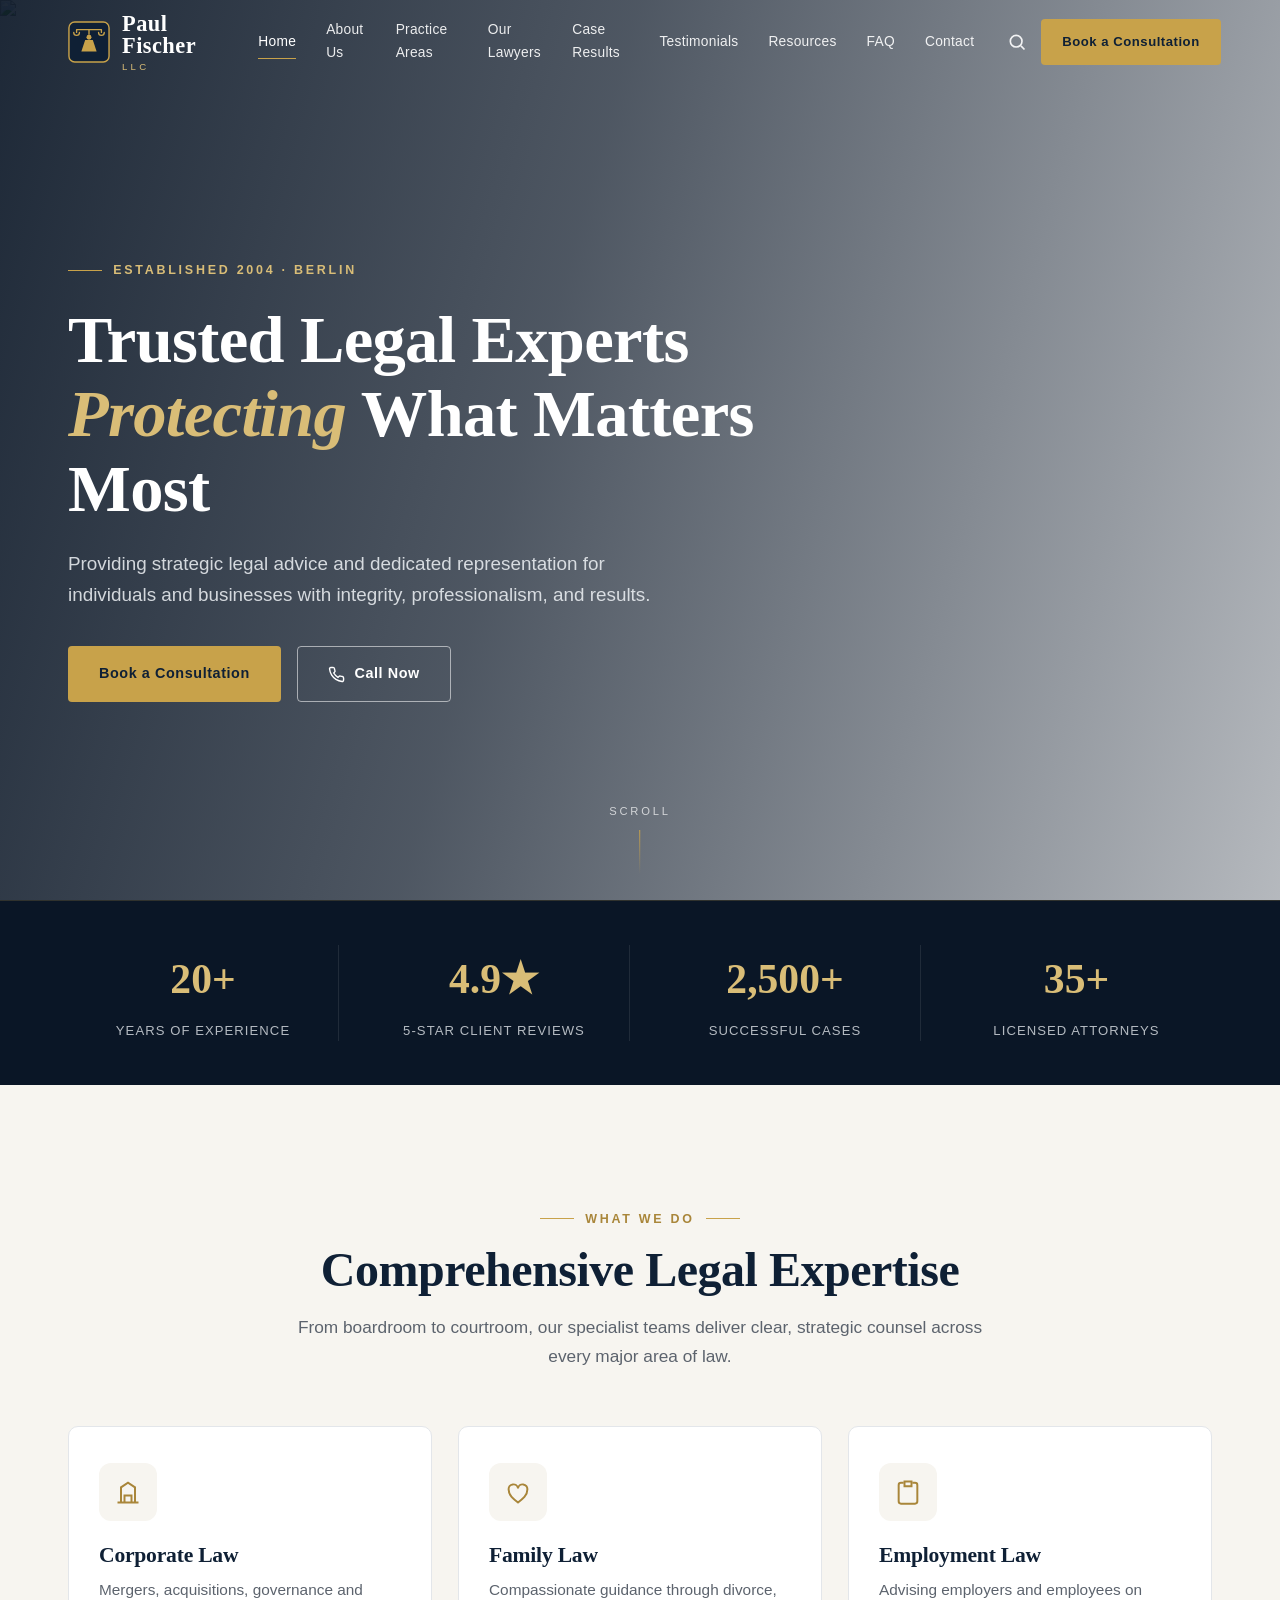
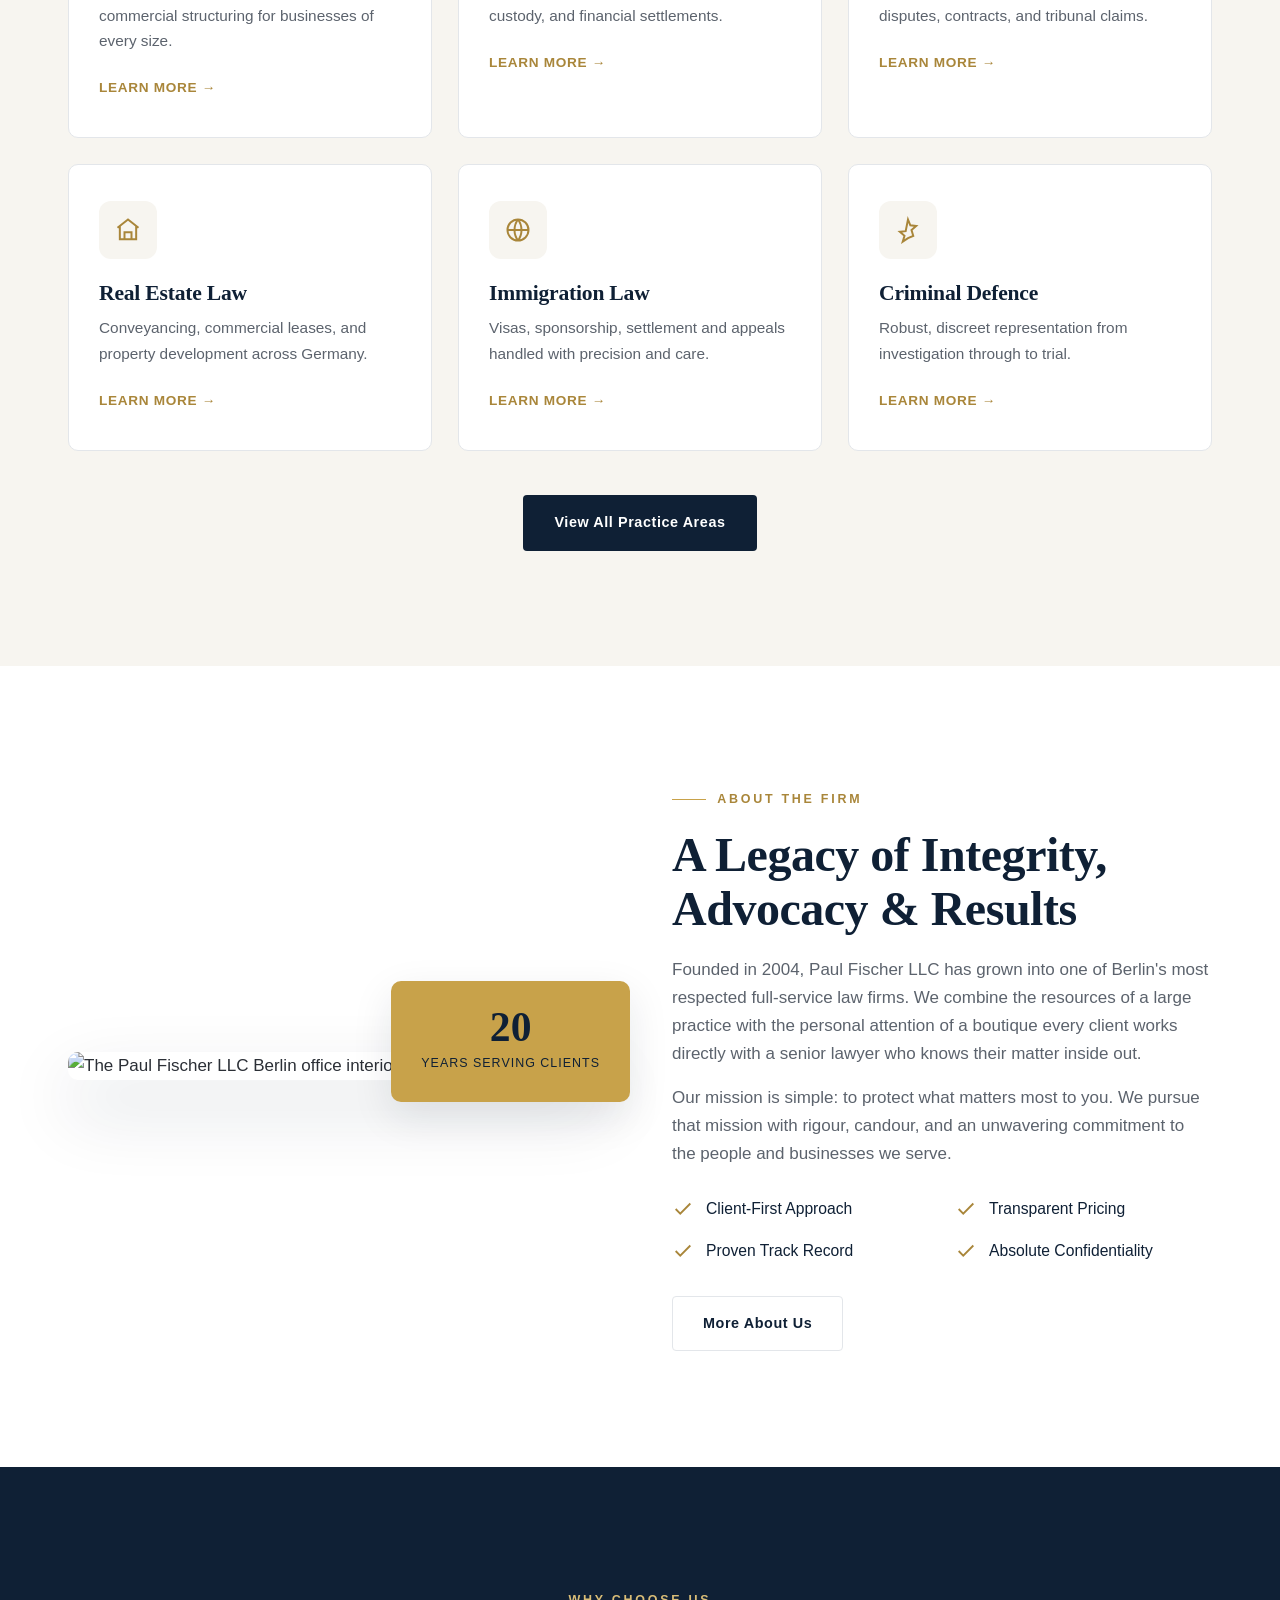
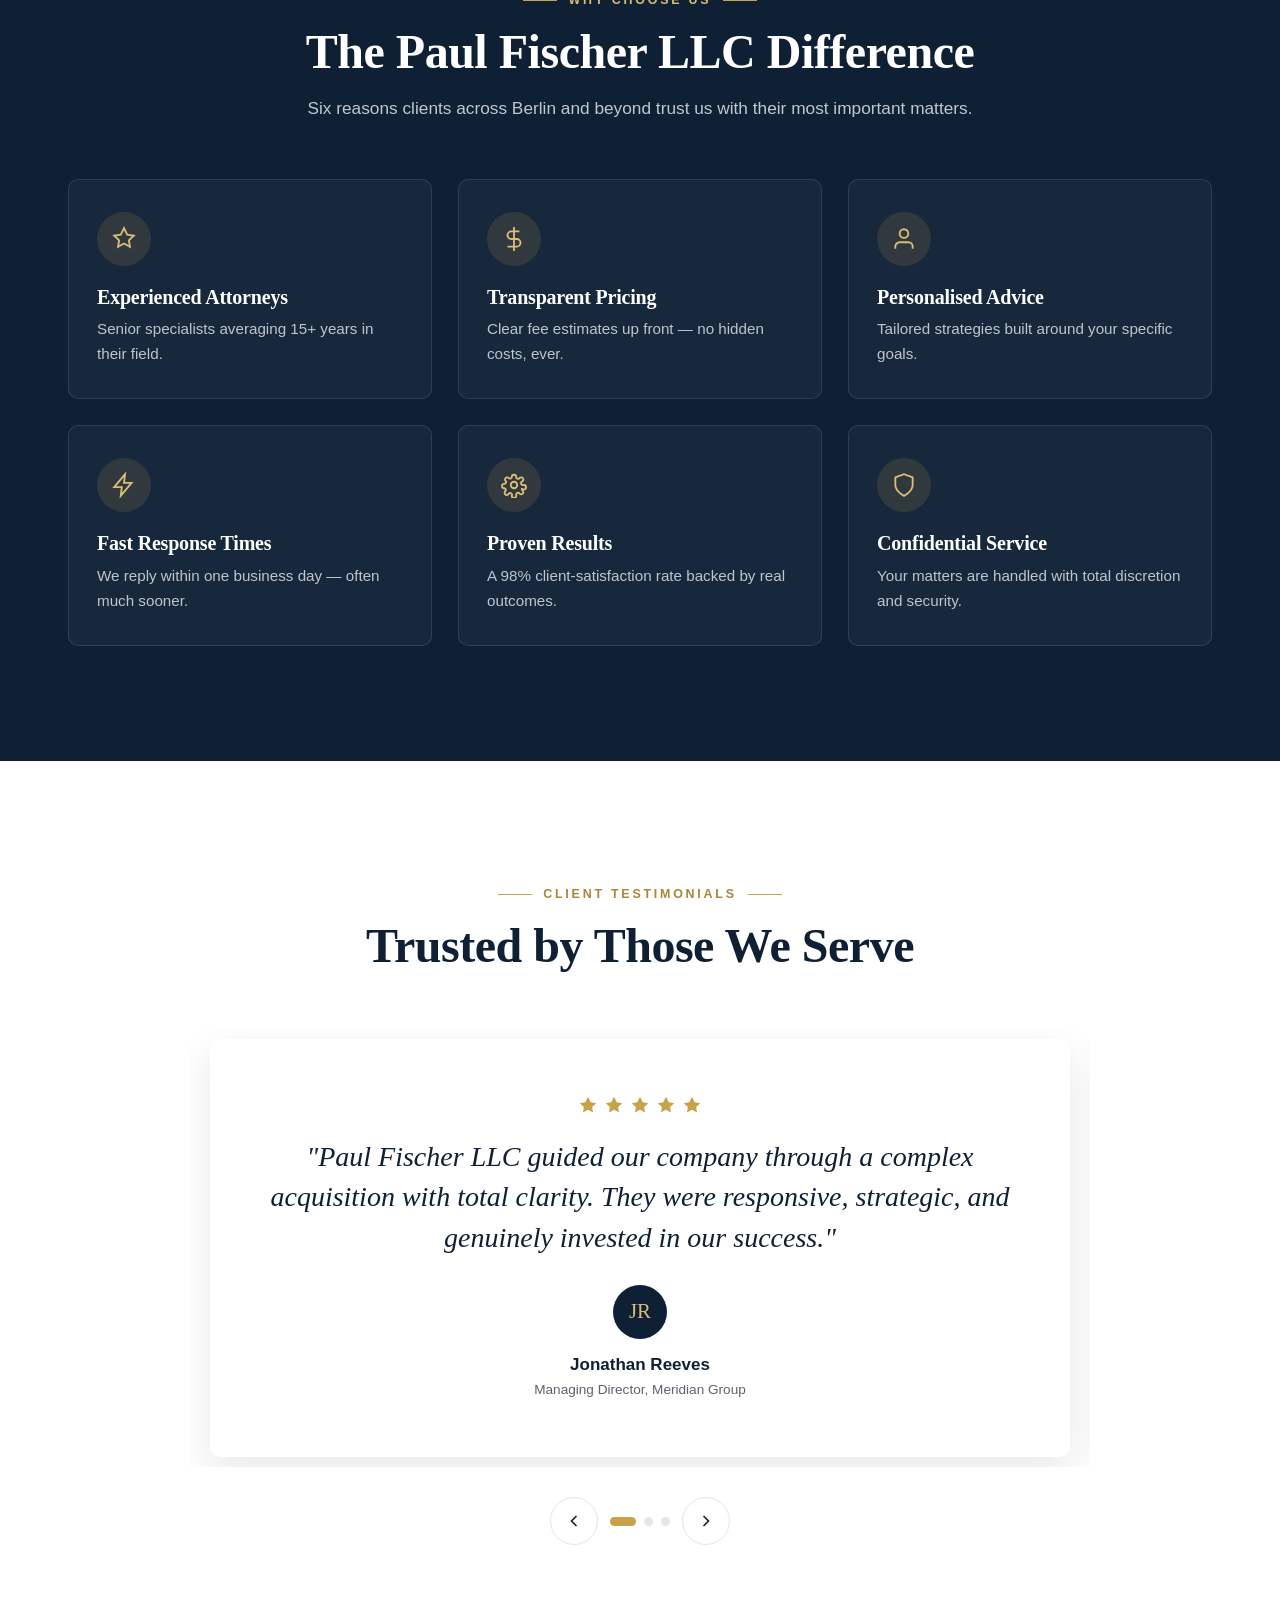
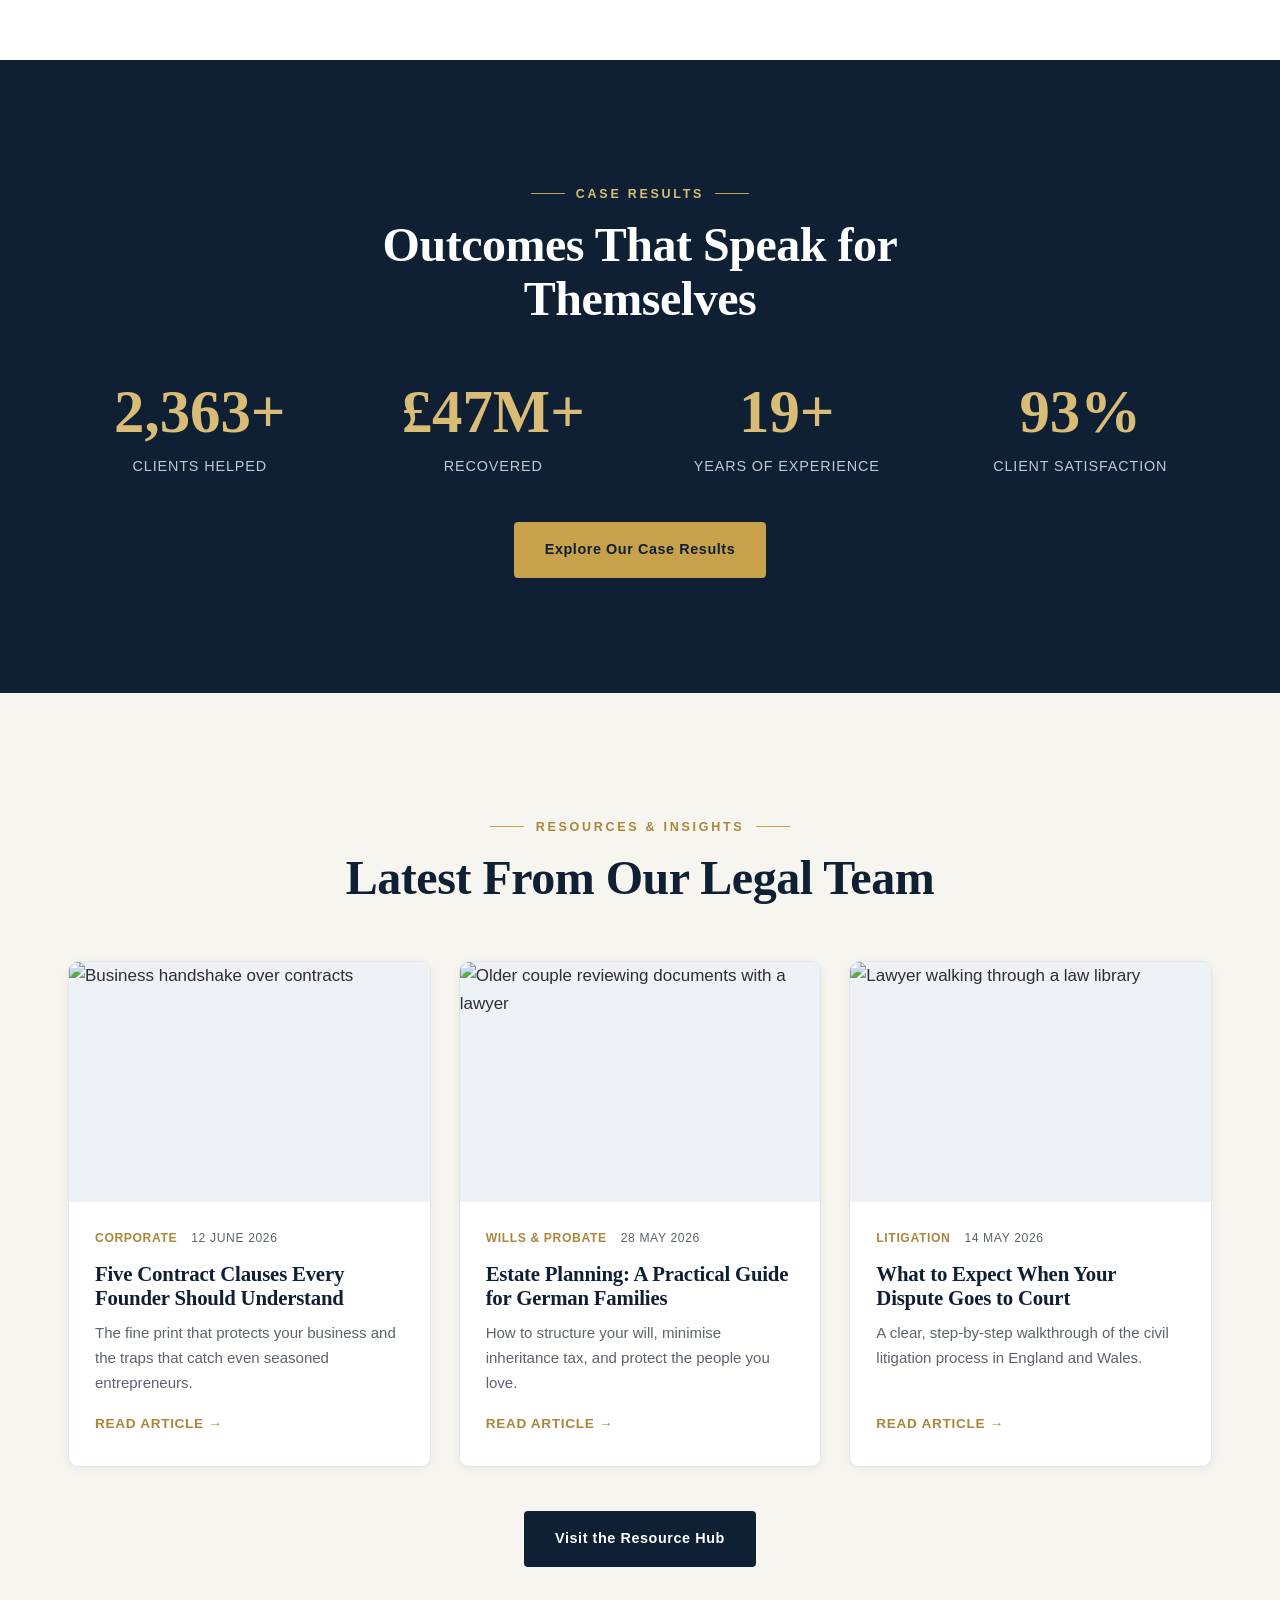
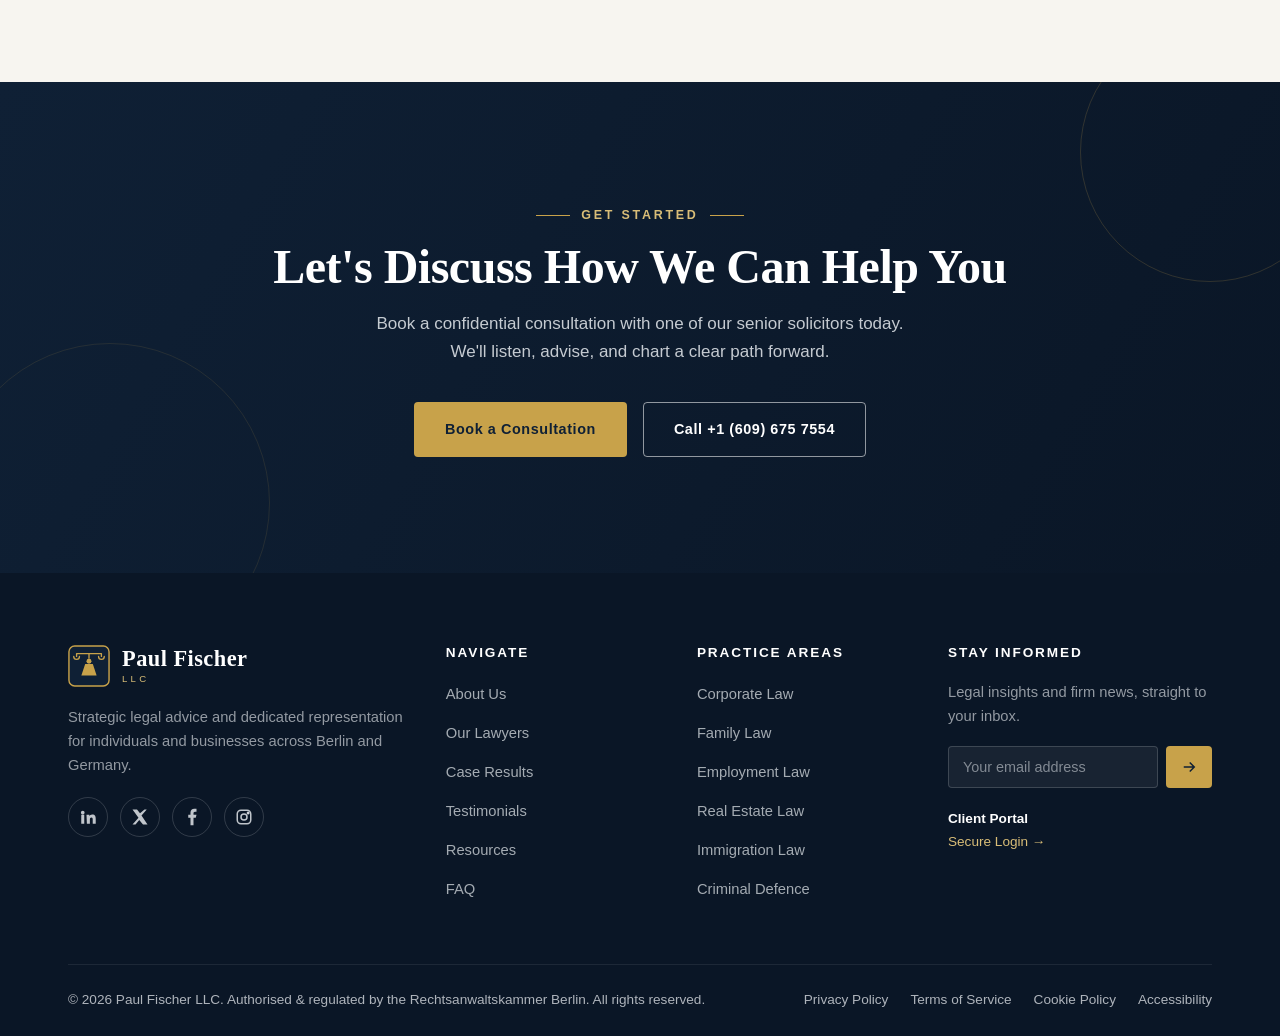
==== commit d9138380: "Add files via upload" ====
--- a/index.html
+++ b/index.html
@@ -8,7 +8,7 @@
 <link rel="preconnect" href="https://fonts.googleapis.com">
 <link rel="preconnect" href="https://fonts.gstatic.com" crossorigin>
 <link href="https://fonts.googleapis.com/css2?family=Cormorant+Garamond:ital,wght@0,500;0,600;0,700;1,500;1,600&family=Inter:wght@400;500;600;700&display=swap" rel="stylesheet">
-<link rel="stylesheet" href="assets/css/styles.css">
+<link rel="stylesheet" href="styles.css">
 </head>
 <body>
 <a class="skip-link" href="#main">Skip to content</a>
@@ -358,7 +358,7 @@
 </footer>
 <button class="to-top" aria-label="Back to top"><svg viewBox="0 0 24 24" width="20" height="20" fill="none" stroke="currentColor" stroke-width="2"><path d="M18 15l-6-6-6 6"/></svg></button>
 
-<script src="assets/js/main.js"></script>
+<script src="main.js"></script>
 
 <!--Start of EmailJS-->
 <script type="text/javascript" src="https://cdn.jsdelivr.net/npm/@emailjs/browser@4/dist/email.min.js"></script>
--- a/styles.css
+++ b/styles.css
@@ -0,0 +1,401 @@
+/* =========================================================================
+   Ashford & Wray LLP — Design System
+   Palette: Navy #0f2035 · Charcoal #22262b · White #ffffff · Gold #c8a24a
+   ========================================================================= */
+
+:root {
+  --navy: #0f2035;
+  --navy-900: #0a1626;
+  --navy-800: #14294241;
+  --navy-deep: #0a1626;
+  --charcoal: #22262b;
+  --charcoal-soft: #3a4048;
+  --gold: #c8a24a;
+  --gold-soft: #d9bd77;
+  --gold-deep: #a9863a;
+  --white: #ffffff;
+  --ivory: #f7f5f0;
+  --mist: #eef1f5;
+  --line: #e3e6ea;
+  --text: #2b2f36;
+  --text-soft: #5c636d;
+  --text-invert: #eef1f5;
+
+  --font-serif: "Cormorant Garamond", "Playfair Display", Georgia, serif;
+  --font-sans: "Inter", "Helvetica Neue", Arial, sans-serif;
+
+  --container: 1200px;
+  --radius: 4px;
+  --radius-lg: 10px;
+  --shadow-sm: 0 2px 10px rgba(15, 32, 53, 0.06);
+  --shadow-md: 0 14px 40px rgba(15, 32, 53, 0.10);
+  --shadow-lg: 0 30px 70px rgba(15, 32, 53, 0.16);
+  --ease: cubic-bezier(0.22, 1, 0.36, 1);
+  --nav-h: 84px;
+}
+
+/* ----------------------------- Reset ----------------------------------- */
+*, *::before, *::after { box-sizing: border-box; }
+* { margin: 0; padding: 0; }
+html { scroll-behavior: smooth; -webkit-text-size-adjust: 100%; }
+body {
+  font-family: var(--font-sans);
+  color: var(--text);
+  background: var(--white);
+  line-height: 1.65;
+  font-size: 17px;
+  -webkit-font-smoothing: antialiased;
+  overflow-x: hidden;
+}
+img { max-width: 100%; display: block; }
+a { color: inherit; text-decoration: none; }
+ul { list-style: none; }
+button { font-family: inherit; cursor: pointer; border: none; background: none; }
+
+:focus-visible { outline: 3px solid var(--gold); outline-offset: 3px; }
+
+/* --------------------------- Typography -------------------------------- */
+h1, h2, h3, h4 { font-family: var(--font-serif); font-weight: 600; line-height: 1.12; color: var(--navy); letter-spacing: -0.01em; }
+h1 { font-size: clamp(2.6rem, 5.2vw, 4.4rem); }
+h2 { font-size: clamp(2rem, 3.8vw, 3rem); }
+h3 { font-size: clamp(1.4rem, 2.4vw, 1.8rem); }
+p { color: var(--text-soft); }
+
+.eyebrow {
+  font-family: var(--font-sans);
+  font-size: 0.78rem;
+  font-weight: 600;
+  letter-spacing: 0.22em;
+  text-transform: uppercase;
+  color: var(--gold-deep);
+  display: inline-flex;
+  align-items: center;
+  gap: 0.7rem;
+}
+.eyebrow::before { content: ""; width: 34px; height: 1px; background: var(--gold); display: inline-block; }
+.eyebrow.center::after { content: ""; width: 34px; height: 1px; background: var(--gold); display: inline-block; }
+.eyebrow.center { justify-content: center; }
+
+/* --------------------------- Layout ------------------------------------ */
+.container { width: 100%; max-width: var(--container); margin: 0 auto; padding: 0 28px; }
+.section { padding: clamp(70px, 9vw, 120px) 0; }
+.section--tight { padding: clamp(50px, 6vw, 80px) 0; }
+.section--navy { background: var(--navy); color: var(--text-invert); }
+.section--navy h1, .section--navy h2, .section--navy h3 { color: #fff; }
+.section--ivory { background: var(--ivory); }
+.section-head { max-width: 720px; margin: 0 auto 56px; text-align: center; }
+.section-head p { margin-top: 16px; font-size: 1.08rem; }
+.grid { display: grid; gap: 28px; }
+.text-center { text-align: center; }
+
+/* --------------------------- Buttons ----------------------------------- */
+.btn {
+  display: inline-flex; align-items: center; justify-content: center; gap: 0.6rem;
+  padding: 15px 30px; font-family: var(--font-sans); font-size: 0.9rem; font-weight: 600;
+  letter-spacing: 0.04em; border-radius: var(--radius); transition: all 0.35s var(--ease);
+  border: 1.5px solid transparent; cursor: pointer; text-align: center;
+}
+.btn svg { width: 17px; height: 17px; }
+.btn--gold { background: var(--gold); color: var(--navy); }
+.btn--gold:hover { background: var(--gold-deep); transform: translateY(-2px); box-shadow: 0 10px 26px rgba(200,162,74,0.35); }
+.btn--navy { background: var(--navy); color: #fff; }
+.btn--navy:hover { background: var(--navy-900); transform: translateY(-2px); box-shadow: var(--shadow-md); }
+.btn--outline { border-color: rgba(255,255,255,0.55); color: #fff; }
+.btn--outline:hover { background: #fff; color: var(--navy); border-color: #fff; }
+.btn--ghost { border-color: var(--line); color: var(--navy); }
+.btn--ghost:hover { border-color: var(--gold); color: var(--gold-deep); }
+.btn--sm { padding: 11px 20px; font-size: 0.82rem; }
+.link-more { display: inline-flex; align-items: center; gap: 0.45rem; font-weight: 600; font-size: 0.85rem; letter-spacing: 0.05em; color: var(--gold-deep); text-transform: uppercase; transition: gap 0.3s var(--ease); }
+.link-more:hover { gap: 0.85rem; }
+
+/* --------------------------- Header ------------------------------------ */
+.header {
+  position: fixed; inset: 0 0 auto 0; z-index: 900; height: var(--nav-h);
+  display: flex; align-items: center;
+  background: transparent; transition: background 0.4s var(--ease), box-shadow 0.4s var(--ease), height 0.4s var(--ease);
+}
+.header .container { display: flex; align-items: center; justify-content: space-between; gap: 20px; }
+.header.scrolled { background: rgba(255,255,255,0.97); box-shadow: var(--shadow-sm); height: 70px; backdrop-filter: saturate(140%) blur(6px); }
+.brand { display: flex; align-items: center; gap: 12px; }
+.brand__mark { width: 42px; height: 42px; flex: none; }
+.brand__text { display: flex; flex-direction: column; line-height: 1; }
+.brand__name { font-family: var(--font-serif); font-size: 1.4rem; font-weight: 600; color: #fff; letter-spacing: 0.02em; }
+.brand__sub { font-family: var(--font-sans); font-size: 0.6rem; letter-spacing: 0.34em; text-transform: uppercase; color: var(--gold-soft); margin-top: 4px; }
+.header.scrolled .brand__name { color: var(--navy); }
+.header.scrolled .brand__sub { color: var(--gold-deep); }
+
+.nav { display: flex; align-items: center; gap: 4px; }
+.nav a {
+  position: relative; padding: 10px 13px; font-size: 0.86rem; font-weight: 500; letter-spacing: 0.02em;
+  color: rgba(255,255,255,0.9); transition: color 0.3s;
+}
+.nav a::after { content: ""; position: absolute; left: 13px; right: 13px; bottom: 4px; height: 1.5px; background: var(--gold); transform: scaleX(0); transform-origin: left; transition: transform 0.35s var(--ease); }
+.nav a:hover::after, .nav a.active::after { transform: scaleX(1); }
+.nav a:hover, .nav a.active { color: #fff; }
+.header.scrolled .nav a { color: var(--charcoal); }
+.header.scrolled .nav a:hover, .header.scrolled .nav a.active { color: var(--navy); }
+
+.header__actions { display: flex; align-items: center; gap: 14px; }
+.icon-btn { width: 40px; height: 40px; display: inline-flex; align-items: center; justify-content: center; border-radius: 50%; color: rgba(255,255,255,0.9); transition: background 0.3s, color 0.3s; }
+.icon-btn svg { width: 20px; height: 20px; }
+.header.scrolled .icon-btn { color: var(--navy); }
+.icon-btn:hover { background: rgba(200,162,74,0.18); color: var(--gold); }
+.header__cta { flex: none; }
+
+.burger { display: none; flex-direction: column; gap: 5px; width: 40px; height: 40px; align-items: center; justify-content: center; }
+.burger span { width: 24px; height: 2px; background: #fff; transition: all 0.3s var(--ease); }
+.header.scrolled .burger span { background: var(--navy); }
+.burger.open span:nth-child(1) { transform: translateY(7px) rotate(45deg); }
+.burger.open span:nth-child(2) { opacity: 0; }
+.burger.open span:nth-child(3) { transform: translateY(-7px) rotate(-45deg); }
+
+/* Mobile menu */
+.mobile-menu {
+  position: fixed; inset: 0; z-index: 890; background: var(--navy);
+  display: flex; flex-direction: column; justify-content: center; align-items: center; gap: 6px;
+  opacity: 0; visibility: hidden; transition: opacity 0.4s var(--ease); padding: 90px 24px 40px;
+}
+.mobile-menu.open { opacity: 1; visibility: visible; }
+.mobile-menu a { font-family: var(--font-serif); font-size: 1.7rem; color: #fff; padding: 8px 0; }
+.mobile-menu a:hover { color: var(--gold-soft); }
+.mobile-menu .btn { margin-top: 20px; }
+
+/* Search overlay */
+.search-overlay { position: fixed; inset: 0; z-index: 950; background: rgba(10,22,38,0.96); display: flex; align-items: flex-start; justify-content: center; padding-top: 18vh; opacity: 0; visibility: hidden; transition: opacity 0.35s var(--ease); }
+.search-overlay.open { opacity: 1; visibility: visible; }
+.search-box { width: min(680px, 90vw); }
+.search-box label { color: var(--gold-soft); font-size: 0.8rem; letter-spacing: 0.2em; text-transform: uppercase; }
+.search-box input { width: 100%; background: transparent; border: none; border-bottom: 2px solid rgba(255,255,255,0.35); color: #fff; font-family: var(--font-serif); font-size: 2rem; padding: 14px 0; margin-top: 10px; }
+.search-box input::placeholder { color: rgba(255,255,255,0.4); }
+.search-close { position: absolute; top: 30px; right: 34px; color: #fff; width: 46px; height: 46px; border: 1px solid rgba(255,255,255,0.3); border-radius: 50%; display: flex; align-items: center; justify-content: center; }
+.search-close:hover { border-color: var(--gold); color: var(--gold); }
+
+/* --------------------------- Hero -------------------------------------- */
+.hero { position: relative; min-height: 100vh; display: flex; align-items: center; color: #fff; overflow: hidden; }
+.hero__bg { position: absolute; inset: 0; z-index: -2; }
+.hero__bg img { width: 100%; height: 100%; object-fit: cover; }
+.hero::after { content: ""; position: absolute; inset: 0; z-index: -1; background: linear-gradient(105deg, rgba(10,22,38,0.92) 0%, rgba(10,22,38,0.72) 42%, rgba(10,22,38,0.30) 100%); }
+.hero__inner { padding: calc(var(--nav-h) + 40px) 0 70px; max-width: 760px; }
+.hero h1 { color: #fff; margin: 22px 0; }
+.hero h1 .accent { color: var(--gold-soft); font-style: italic; }
+.hero__sub { font-size: 1.18rem; color: rgba(238,241,245,0.86); max-width: 600px; }
+.hero__cta { display: flex; flex-wrap: wrap; gap: 16px; margin-top: 36px; }
+.hero__scroll { position: absolute; bottom: 26px; left: 50%; transform: translateX(-50%); color: rgba(255,255,255,0.7); font-size: 0.7rem; letter-spacing: 0.25em; text-transform: uppercase; display: flex; flex-direction: column; align-items: center; gap: 10px; }
+.hero__scroll span { width: 1px; height: 44px; background: linear-gradient(var(--gold), transparent); animation: scrollpulse 2s infinite; }
+@keyframes scrollpulse { 0%,100% { opacity: 0.3; transform: scaleY(0.6); } 50% { opacity: 1; transform: scaleY(1); } }
+
+/* --------------------------- Trust bar --------------------------------- */
+.trust { background: var(--navy-900); border-top: 1px solid rgba(200,162,74,0.2); }
+.trust__grid { display: grid; grid-template-columns: repeat(4, 1fr); gap: 20px; padding: 44px 0; }
+.trust__item { text-align: center; color: #fff; border-right: 1px solid rgba(255,255,255,0.09); }
+.trust__item:last-child { border-right: none; }
+.trust__num { font-family: var(--font-serif); font-size: 2.6rem; color: var(--gold-soft); font-weight: 600; }
+.trust__label { font-size: 0.82rem; letter-spacing: 0.08em; color: rgba(238,241,245,0.75); text-transform: uppercase; margin-top: 6px; }
+
+/* --------------------------- Cards ------------------------------------- */
+.card-grid { display: grid; grid-template-columns: repeat(auto-fill, minmax(280px, 1fr)); gap: 26px; }
+
+.practice-card {
+  background: #fff; border: 1px solid var(--line); border-radius: var(--radius-lg); padding: 36px 30px;
+  transition: transform 0.4s var(--ease), box-shadow 0.4s var(--ease), border-color 0.4s;
+  position: relative; overflow: hidden;
+}
+.practice-card::before { content: ""; position: absolute; left: 0; top: 0; width: 100%; height: 3px; background: var(--gold); transform: scaleX(0); transform-origin: left; transition: transform 0.4s var(--ease); }
+.practice-card:hover { transform: translateY(-8px); box-shadow: var(--shadow-lg); border-color: transparent; }
+.practice-card:hover::before { transform: scaleX(1); }
+.practice-card__icon { width: 58px; height: 58px; border-radius: 12px; background: var(--ivory); color: var(--gold-deep); display: flex; align-items: center; justify-content: center; margin-bottom: 22px; transition: background 0.4s, color 0.4s; }
+.practice-card__icon svg { width: 28px; height: 28px; }
+.practice-card:hover .practice-card__icon { background: var(--navy); color: var(--gold-soft); }
+.practice-card h3 { font-size: 1.35rem; margin-bottom: 10px; }
+.practice-card p { font-size: 0.96rem; margin-bottom: 20px; }
+
+/* Feature (why choose us) */
+.feature-card { padding: 32px 28px; border-radius: var(--radius-lg); background: rgba(255,255,255,0.04); border: 1px solid rgba(255,255,255,0.1); transition: transform 0.4s var(--ease), background 0.4s; }
+.feature-card:hover { transform: translateY(-6px); background: rgba(200,162,74,0.08); }
+.feature-card__icon { width: 54px; height: 54px; border-radius: 50%; background: rgba(200,162,74,0.14); color: var(--gold-soft); display: flex; align-items: center; justify-content: center; margin-bottom: 20px; }
+.feature-card__icon svg { width: 26px; height: 26px; }
+.feature-card h3 { color: #fff; font-size: 1.25rem; margin-bottom: 8px; }
+.feature-card p { color: rgba(238,241,245,0.78); font-size: 0.95rem; }
+
+/* --------------------------- About ------------------------------------- */
+.about { display: grid; grid-template-columns: 1fr 1fr; gap: 64px; align-items: center; }
+.about__media { position: relative; }
+.about__media img { border-radius: var(--radius-lg); box-shadow: var(--shadow-lg); }
+.about__badge { position: absolute; right: -22px; bottom: -22px; background: var(--gold); color: var(--navy); padding: 26px 30px; border-radius: var(--radius-lg); text-align: center; box-shadow: var(--shadow-md); }
+.about__badge b { font-family: var(--font-serif); font-size: 2.6rem; display: block; line-height: 1; }
+.about__badge span { font-size: 0.78rem; letter-spacing: 0.08em; text-transform: uppercase; }
+.about h2 { margin: 18px 0 20px; }
+.about p + p { margin-top: 16px; }
+.values { display: grid; grid-template-columns: 1fr 1fr; gap: 16px 26px; margin-top: 28px; }
+.values li { display: flex; gap: 12px; align-items: flex-start; font-weight: 500; color: var(--navy); font-size: 0.98rem; }
+.values svg { width: 22px; height: 22px; color: var(--gold-deep); flex: none; margin-top: 2px; }
+
+/* --------------------------- Team -------------------------------------- */
+.team-card { background: #fff; border-radius: var(--radius-lg); overflow: hidden; box-shadow: var(--shadow-sm); border: 1px solid var(--line); transition: transform 0.4s var(--ease), box-shadow 0.4s; }
+.team-card:hover { transform: translateY(-8px); box-shadow: var(--shadow-lg); }
+.team-card__photo { position: relative; aspect-ratio: 3/4; overflow: hidden; background: var(--mist); }
+.team-card__photo img { width: 100%; height: 100%; object-fit: cover; transition: transform 0.6s var(--ease); }
+.team-card:hover .team-card__photo img { transform: scale(1.05); }
+.team-card__overlay { position: absolute; inset: auto 0 0 0; padding: 16px; display: flex; gap: 10px; justify-content: center; background: linear-gradient(transparent, rgba(10,22,38,0.85)); opacity: 0; transform: translateY(10px); transition: all 0.4s var(--ease); }
+.team-card:hover .team-card__overlay { opacity: 1; transform: translateY(0); }
+.team-card__overlay a { width: 40px; height: 40px; border-radius: 50%; background: rgba(255,255,255,0.15); color: #fff; display: flex; align-items: center; justify-content: center; backdrop-filter: blur(4px); transition: background 0.3s; }
+.team-card__overlay a:hover { background: var(--gold); color: var(--navy); }
+.team-card__body { padding: 24px 24px 28px; text-align: center; }
+.team-card__body h3 { font-size: 1.35rem; }
+.team-card__role { color: var(--gold-deep); font-size: 0.82rem; letter-spacing: 0.08em; text-transform: uppercase; font-weight: 600; margin: 6px 0 12px; }
+.team-card__tags { display: flex; flex-wrap: wrap; gap: 6px; justify-content: center; margin-bottom: 14px; }
+.team-card__tags span { font-size: 0.72rem; background: var(--ivory); color: var(--charcoal-soft); padding: 4px 10px; border-radius: 100px; }
+.team-card__qual { font-size: 0.85rem; color: var(--text-soft); }
+
+/* --------------------------- Stats ------------------------------------- */
+.stats { display: grid; grid-template-columns: repeat(4, 1fr); gap: 30px; }
+.stat { text-align: center; }
+.stat__num { font-family: var(--font-serif); font-size: clamp(2.6rem, 5vw, 3.8rem); font-weight: 600; color: var(--gold-soft); line-height: 1; }
+.stat__label { margin-top: 12px; font-size: 0.9rem; letter-spacing: 0.06em; text-transform: uppercase; color: rgba(238,241,245,0.8); }
+
+/* --------------------------- Testimonials ------------------------------ */
+.tst { position: relative; max-width: 900px; margin: 0 auto; }
+.tst__track { overflow: hidden; }
+.tst__slides { display: flex; transition: transform 0.6s var(--ease); }
+.tst__slide { min-width: 100%; padding: 10px 20px; }
+.tst__card { background: #fff; border-radius: var(--radius-lg); padding: clamp(34px, 5vw, 56px); box-shadow: var(--shadow-md); text-align: center; }
+.tst__stars { color: var(--gold); display: flex; gap: 4px; justify-content: center; margin-bottom: 20px; }
+.tst__stars svg { width: 22px; height: 22px; }
+.tst__quote { font-family: var(--font-serif); font-size: clamp(1.3rem, 2.6vw, 1.75rem); font-style: italic; color: var(--navy); line-height: 1.45; }
+.tst__author { margin-top: 26px; display: flex; flex-direction: column; align-items: center; }
+.tst__avatar { width: 54px; height: 54px; border-radius: 50%; background: var(--navy); color: var(--gold-soft); display: flex; align-items: center; justify-content: center; font-family: var(--font-serif); font-size: 1.3rem; margin-bottom: 12px; }
+.tst__name { font-weight: 600; color: var(--navy); }
+.tst__meta { font-size: 0.85rem; color: var(--text-soft); }
+.tst__nav { display: flex; justify-content: center; gap: 12px; margin-top: 30px; align-items: center; }
+.tst__arrow { width: 48px; height: 48px; border-radius: 50%; border: 1.5px solid var(--line); color: var(--navy); display: flex; align-items: center; justify-content: center; transition: all 0.3s; }
+.tst__arrow:hover { background: var(--navy); color: #fff; border-color: var(--navy); }
+.tst__dots { display: flex; gap: 8px; }
+.tst__dot { width: 9px; height: 9px; border-radius: 50%; background: var(--line); transition: all 0.3s; }
+.tst__dot.active { background: var(--gold); width: 26px; border-radius: 100px; }
+
+/* --------------------------- Blog -------------------------------------- */
+.blog-card { background: #fff; border-radius: var(--radius-lg); overflow: hidden; box-shadow: var(--shadow-sm); border: 1px solid var(--line); transition: transform 0.4s var(--ease), box-shadow 0.4s; display: flex; flex-direction: column; }
+.blog-card:hover { transform: translateY(-6px); box-shadow: var(--shadow-lg); }
+.blog-card__img { aspect-ratio: 3/2; overflow: hidden; background: var(--mist); }
+.blog-card__img img { width: 100%; height: 100%; object-fit: cover; transition: transform 0.6s var(--ease); }
+.blog-card:hover .blog-card__img img { transform: scale(1.06); }
+.blog-card__body { padding: 26px 26px 30px; flex: 1; display: flex; flex-direction: column; }
+.blog-card__meta { display: flex; gap: 14px; font-size: 0.76rem; letter-spacing: 0.05em; text-transform: uppercase; color: var(--text-soft); margin-bottom: 14px; }
+.blog-card__meta .cat { color: var(--gold-deep); font-weight: 600; }
+.blog-card h3 { font-size: 1.3rem; margin-bottom: 12px; }
+.blog-card p { font-size: 0.94rem; margin-bottom: 18px; flex: 1; }
+
+/* --------------------------- Accordion --------------------------------- */
+.accordion { max-width: 820px; margin: 0 auto; }
+.acc-item { border-bottom: 1px solid var(--line); }
+.acc-head { width: 100%; display: flex; justify-content: space-between; align-items: center; gap: 20px; padding: 26px 6px; text-align: left; font-family: var(--font-serif); font-size: 1.25rem; color: var(--navy); font-weight: 600; }
+.acc-icon { flex: none; width: 30px; height: 30px; border-radius: 50%; border: 1.5px solid var(--gold); color: var(--gold-deep); display: flex; align-items: center; justify-content: center; transition: all 0.35s var(--ease); font-size: 1.2rem; }
+.acc-item.open .acc-icon { background: var(--gold); color: #fff; transform: rotate(180deg); }
+.acc-body { max-height: 0; overflow: hidden; transition: max-height 0.4s var(--ease); }
+.acc-body p { padding: 0 6px 26px; font-size: 1rem; }
+
+/* --------------------------- Contact ----------------------------------- */
+.contact { display: grid; grid-template-columns: 1.05fr 0.95fr; gap: 54px; }
+.contact__info li { display: flex; gap: 16px; padding: 18px 0; border-bottom: 1px solid var(--line); }
+.contact__info .ico { width: 46px; height: 46px; flex: none; border-radius: 12px; background: var(--ivory); color: var(--gold-deep); display: flex; align-items: center; justify-content: center; }
+.contact__info .ico svg { width: 22px; height: 22px; }
+.contact__info b { display: block; color: var(--navy); font-family: var(--font-serif); font-size: 1.1rem; }
+.contact__info span, .contact__info a { color: var(--text-soft); font-size: 0.95rem; }
+.contact__info a:hover { color: var(--gold-deep); }
+.form { background: #fff; border: 1px solid var(--line); border-radius: var(--radius-lg); padding: 36px; box-shadow: var(--shadow-sm); }
+.form-row { display: grid; grid-template-columns: 1fr 1fr; gap: 18px; }
+.field { margin-bottom: 18px; }
+.field label { display: block; font-size: 0.82rem; font-weight: 600; color: var(--navy); margin-bottom: 8px; letter-spacing: 0.02em; }
+.field input, .field select, .field textarea {
+  width: 100%; padding: 13px 15px; border: 1.5px solid var(--line); border-radius: var(--radius);
+  font-family: inherit; font-size: 0.95rem; color: var(--text); background: var(--ivory); transition: border-color 0.3s, background 0.3s;
+}
+.field input:focus, .field select:focus, .field textarea:focus { border-color: var(--gold); background: #fff; outline: none; }
+.field textarea { resize: vertical; min-height: 120px; }
+.map-frame { border-radius: var(--radius-lg); overflow: hidden; box-shadow: var(--shadow-sm); border: 1px solid var(--line); }
+.map-frame iframe { width: 100%; height: 100%; min-height: 320px; border: 0; display: block; filter: grayscale(0.2) contrast(1.05); }
+
+/* --------------------------- Page banner ------------------------------- */
+.page-banner { position: relative; padding: calc(var(--nav-h) + 70px) 0 70px; color: #fff; text-align: center; overflow: hidden; }
+.page-banner__bg { position: absolute; inset: 0; z-index: -2; background: var(--navy); }
+.page-banner__bg img { width: 100%; height: 100%; object-fit: cover; opacity: 0.28; }
+.page-banner::after { content: ""; position: absolute; inset: 0; z-index: -1; background: linear-gradient(rgba(10,22,38,0.7), rgba(10,22,38,0.85)); }
+.page-banner h1 { color: #fff; margin-bottom: 14px; }
+.page-banner p { color: rgba(238,241,245,0.82); max-width: 620px; margin: 0 auto; }
+.crumb { display: flex; gap: 10px; justify-content: center; margin-top: 20px; font-size: 0.85rem; color: rgba(238,241,245,0.7); }
+.crumb a:hover { color: var(--gold-soft); }
+.crumb span { color: var(--gold-soft); }
+
+/* --------------------------- CTA band ---------------------------------- */
+.cta-band { background: linear-gradient(120deg, var(--navy) 0%, var(--navy-900) 100%); color: #fff; text-align: center; position: relative; overflow: hidden; }
+.cta-band::before { content: ""; position: absolute; top: -60px; right: -60px; width: 260px; height: 260px; border: 1px solid rgba(200,162,74,0.2); border-radius: 50%; }
+.cta-band::after { content: ""; position: absolute; bottom: -90px; left: -50px; width: 320px; height: 320px; border: 1px solid rgba(200,162,74,0.12); border-radius: 50%; }
+.cta-band h2 { color: #fff; }
+.cta-band p { color: rgba(238,241,245,0.82); max-width: 560px; margin: 16px auto 30px; }
+.cta-band .hero__cta { justify-content: center; }
+
+/* --------------------------- Footer ------------------------------------ */
+.footer { background: var(--navy-900); color: rgba(238,241,245,0.72); padding-top: 72px; }
+.footer__grid { display: grid; grid-template-columns: 1.6fr 1fr 1fr 1.2fr; gap: 40px; padding-bottom: 50px; }
+.footer .brand__name { color: #fff; }
+.footer p { color: rgba(238,241,245,0.6); font-size: 0.92rem; margin: 18px 0; }
+.footer h4 { color: #fff; font-family: var(--font-sans); font-size: 0.85rem; letter-spacing: 0.14em; text-transform: uppercase; margin-bottom: 20px; }
+.footer__links li { margin-bottom: 11px; }
+.footer__links a { font-size: 0.92rem; color: rgba(238,241,245,0.68); transition: color 0.3s, padding-left 0.3s; }
+.footer__links a:hover { color: var(--gold-soft); padding-left: 5px; }
+.socials { display: flex; gap: 12px; margin-top: 20px; }
+.socials a { width: 40px; height: 40px; border-radius: 50%; border: 1px solid rgba(255,255,255,0.16); display: flex; align-items: center; justify-content: center; color: rgba(238,241,245,0.8); transition: all 0.3s; }
+.socials a:hover { background: var(--gold); color: var(--navy); border-color: var(--gold); }
+.socials svg { width: 18px; height: 18px; }
+.newsletter { display: flex; gap: 8px; margin-top: 16px; }
+.newsletter input { flex: 1; padding: 12px 14px; border-radius: var(--radius); border: 1px solid rgba(255,255,255,0.16); background: rgba(255,255,255,0.06); color: #fff; font-size: 0.9rem; }
+.newsletter input::placeholder { color: rgba(238,241,245,0.5); }
+.newsletter button { flex: none; width: 46px; border-radius: var(--radius); background: var(--gold); color: var(--navy); display: flex; align-items: center; justify-content: center; }
+.newsletter button:hover { background: var(--gold-soft); }
+.footer__bottom { border-top: 1px solid rgba(255,255,255,0.08); padding: 24px 0; display: flex; justify-content: space-between; gap: 16px; flex-wrap: wrap; font-size: 0.85rem; }
+.footer__bottom nav { display: flex; gap: 22px; flex-wrap: wrap; }
+.footer__bottom a:hover { color: var(--gold-soft); }
+
+/* --------------------------- Widgets ----------------------------------- */
+.to-top { position: fixed; right: 26px; bottom: 26px; z-index: 800; width: 48px; height: 48px; border-radius: 50%; background: var(--navy); color: var(--gold-soft); display: flex; align-items: center; justify-content: center; box-shadow: var(--shadow-md); opacity: 0; visibility: hidden; transform: translateY(14px); transition: all 0.4s var(--ease); }
+.to-top.show { opacity: 1; visibility: visible; transform: translateY(0); }
+.to-top:hover { background: var(--gold); color: var(--navy); }
+
+.top-bar { background: var(--navy-900); color: rgba(238,241,245,0.7); font-size: 0.8rem; }
+
+/* --------------------------- Reveal anim ------------------------------- */
+.reveal { opacity: 0; transform: translateY(30px); transition: opacity 0.8s var(--ease), transform 0.8s var(--ease); }
+.reveal.in { opacity: 1; transform: none; }
+.reveal[data-d="1"] { transition-delay: 0.1s; }
+.reveal[data-d="2"] { transition-delay: 0.2s; }
+.reveal[data-d="3"] { transition-delay: 0.3s; }
+@media (prefers-reduced-motion: reduce) { .reveal { opacity: 1; transform: none; transition: none; } html { scroll-behavior: auto; } }
+
+/* --------------------------- Utilities --------------------------------- */
+.split { display: grid; grid-template-columns: 1fr 1fr; gap: 60px; align-items: center; }
+.mt-0 { margin-top: 0; }
+.skip-link { position: absolute; left: -999px; top: 0; background: var(--gold); color: var(--navy); padding: 10px 18px; z-index: 1000; }
+.skip-link:focus { left: 10px; top: 10px; }
+
+/* --------------------------- Responsive -------------------------------- */
+@media (max-width: 1080px) {
+  .nav, .header__cta { display: none; }
+  .burger { display: flex; }
+  .footer__grid { grid-template-columns: 1fr 1fr; }
+}
+@media (max-width: 900px) {
+  .about, .contact, .split { grid-template-columns: 1fr; gap: 40px; }
+  .about__media { max-width: 520px; }
+  .trust__grid, .stats { grid-template-columns: 1fr 1fr; }
+  .trust__item:nth-child(2) { border-right: none; }
+  .about__badge { right: 16px; }
+}
+@media (max-width: 620px) {
+  body { font-size: 16px; }
+  .container { padding: 0 20px; }
+  .trust__grid, .stats { grid-template-columns: 1fr 1fr; gap: 24px 16px; }
+  .footer__grid { grid-template-columns: 1fr; }
+  .form-row { grid-template-columns: 1fr; }
+  .hero__cta .btn { flex: 1; }
+  .footer__bottom { flex-direction: column; }
+}
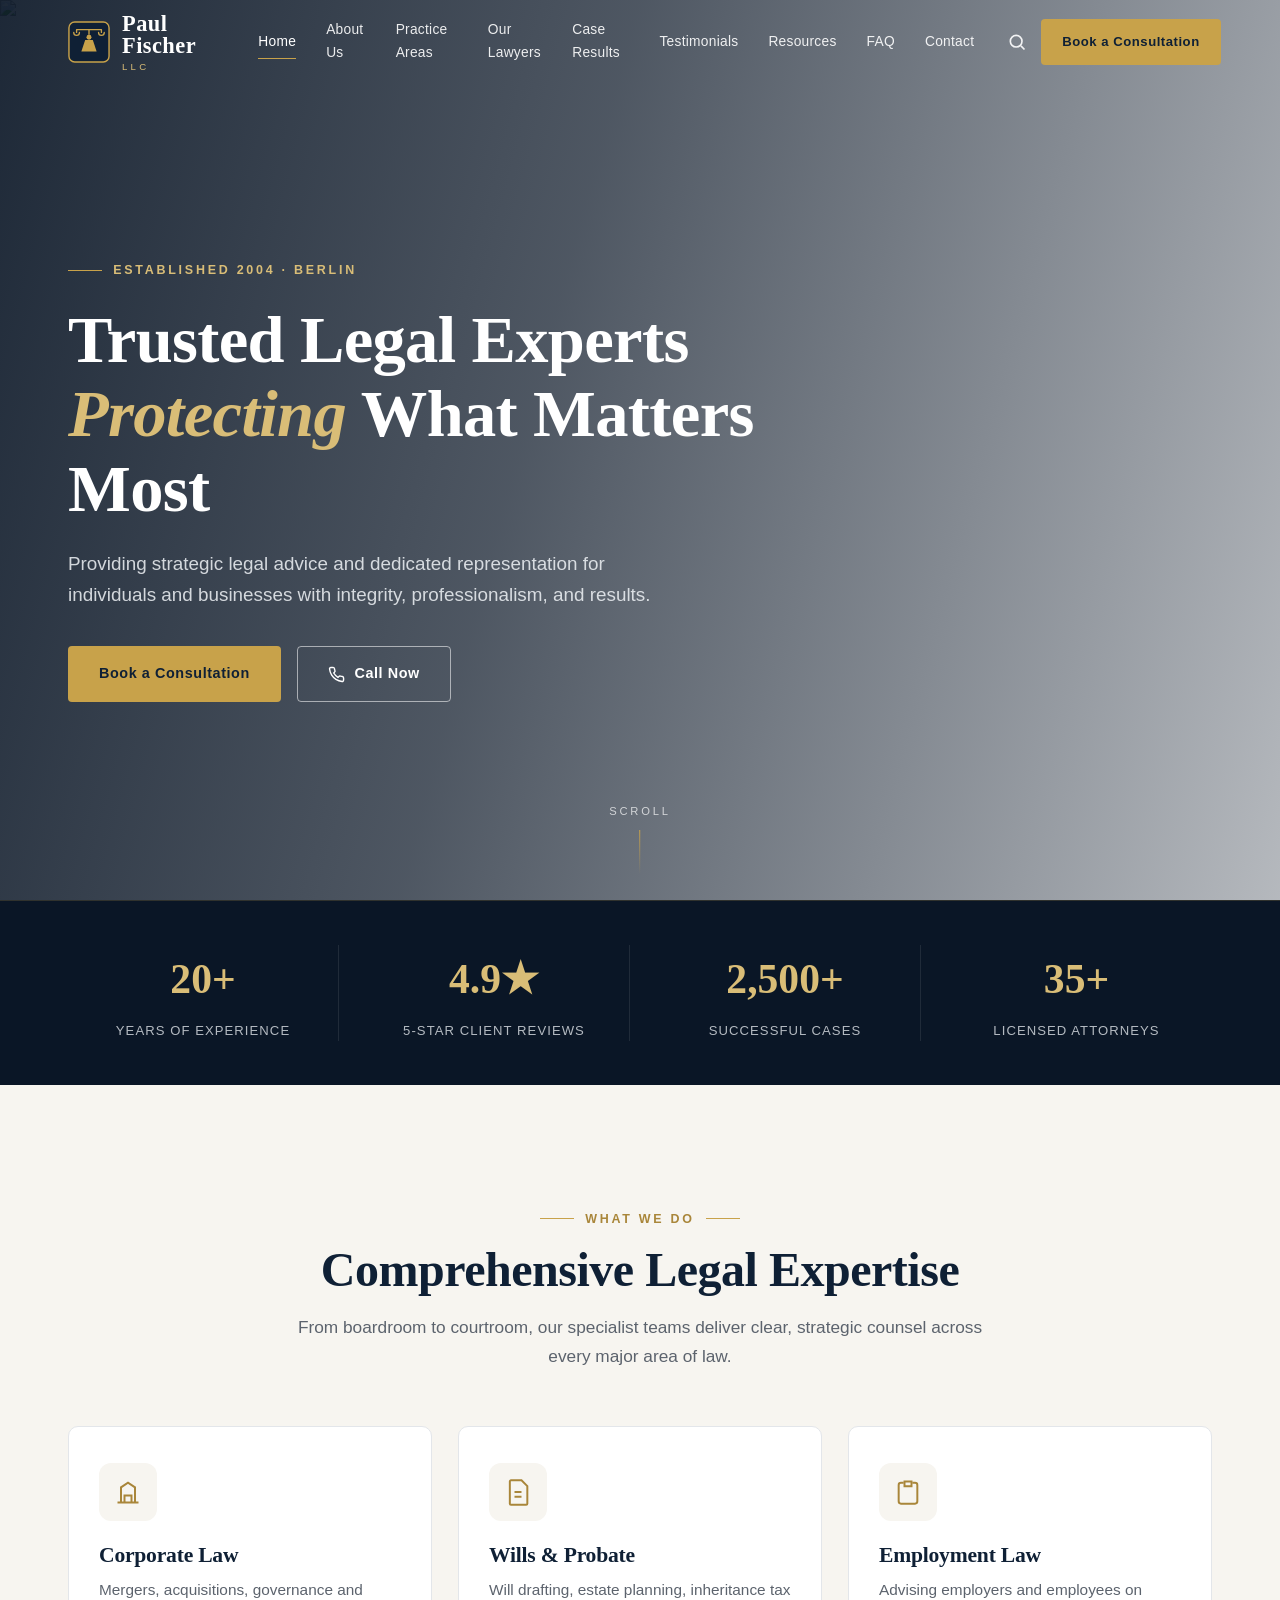
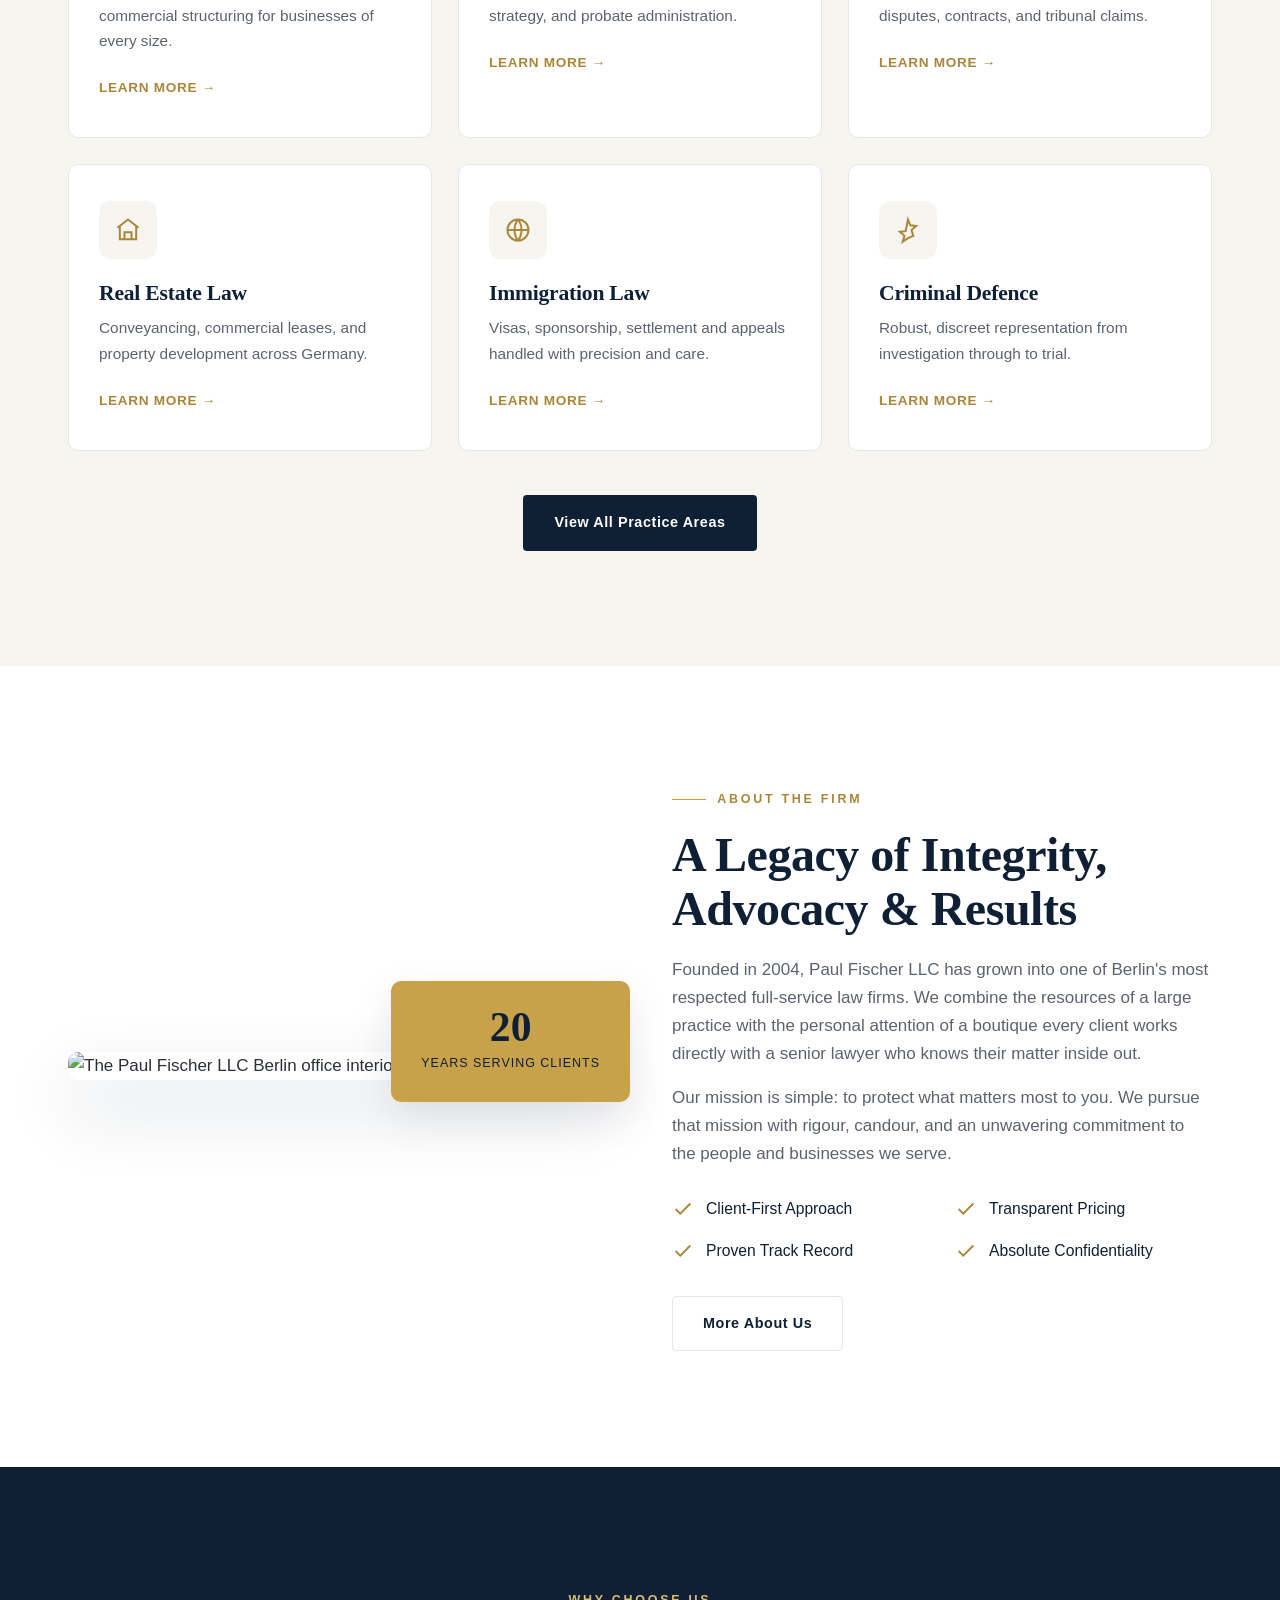
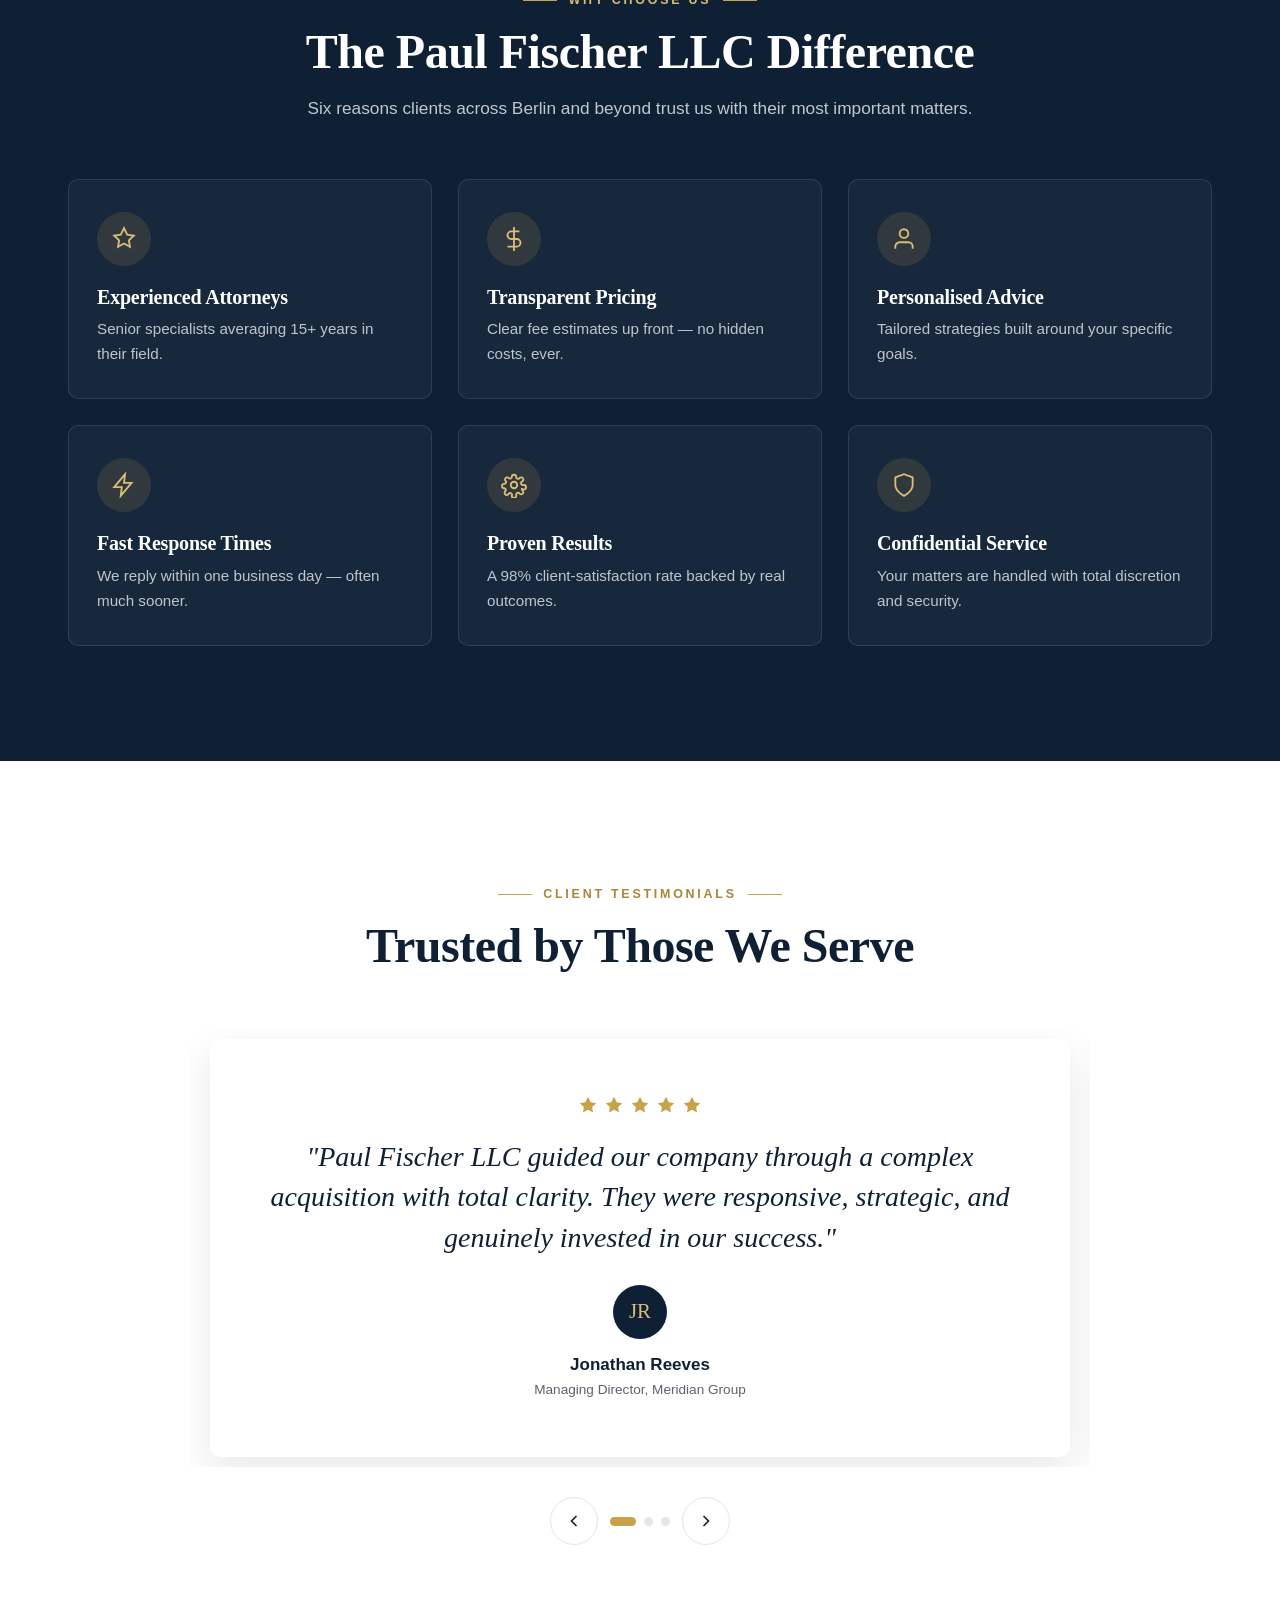
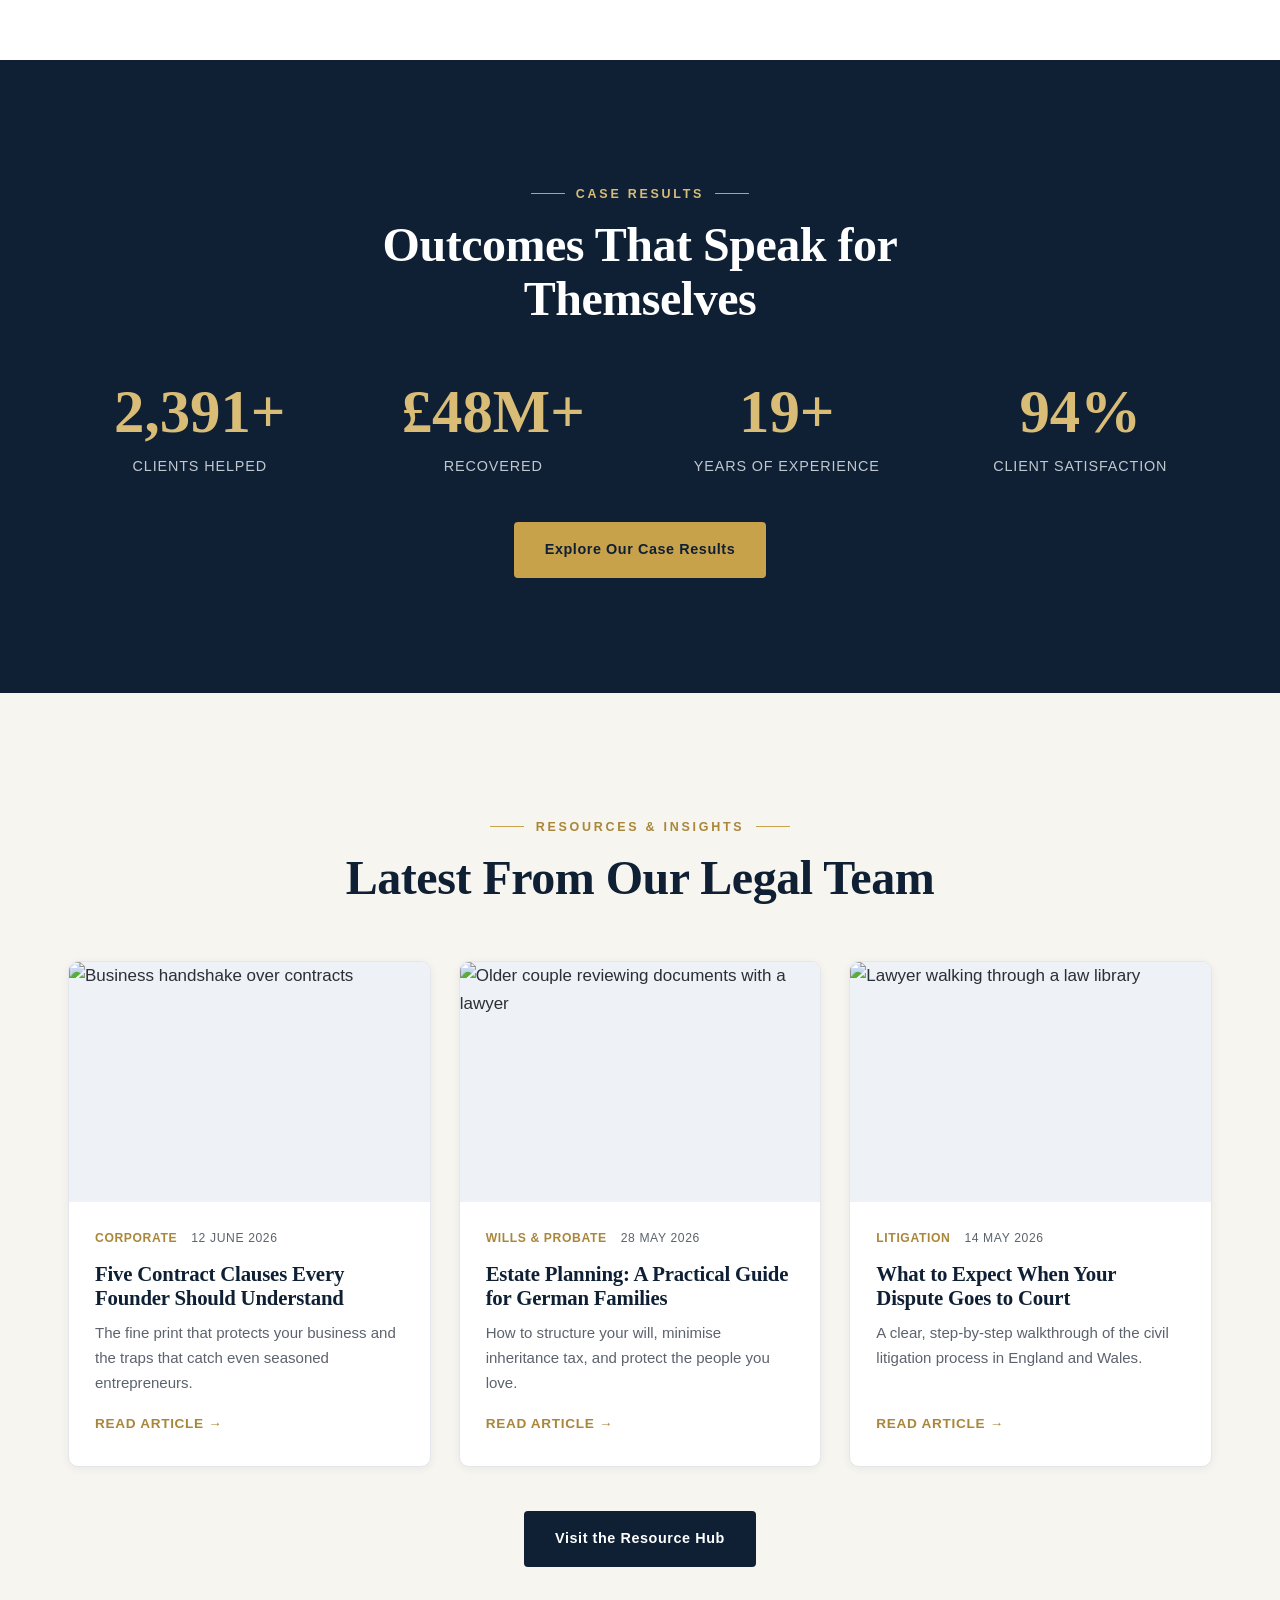
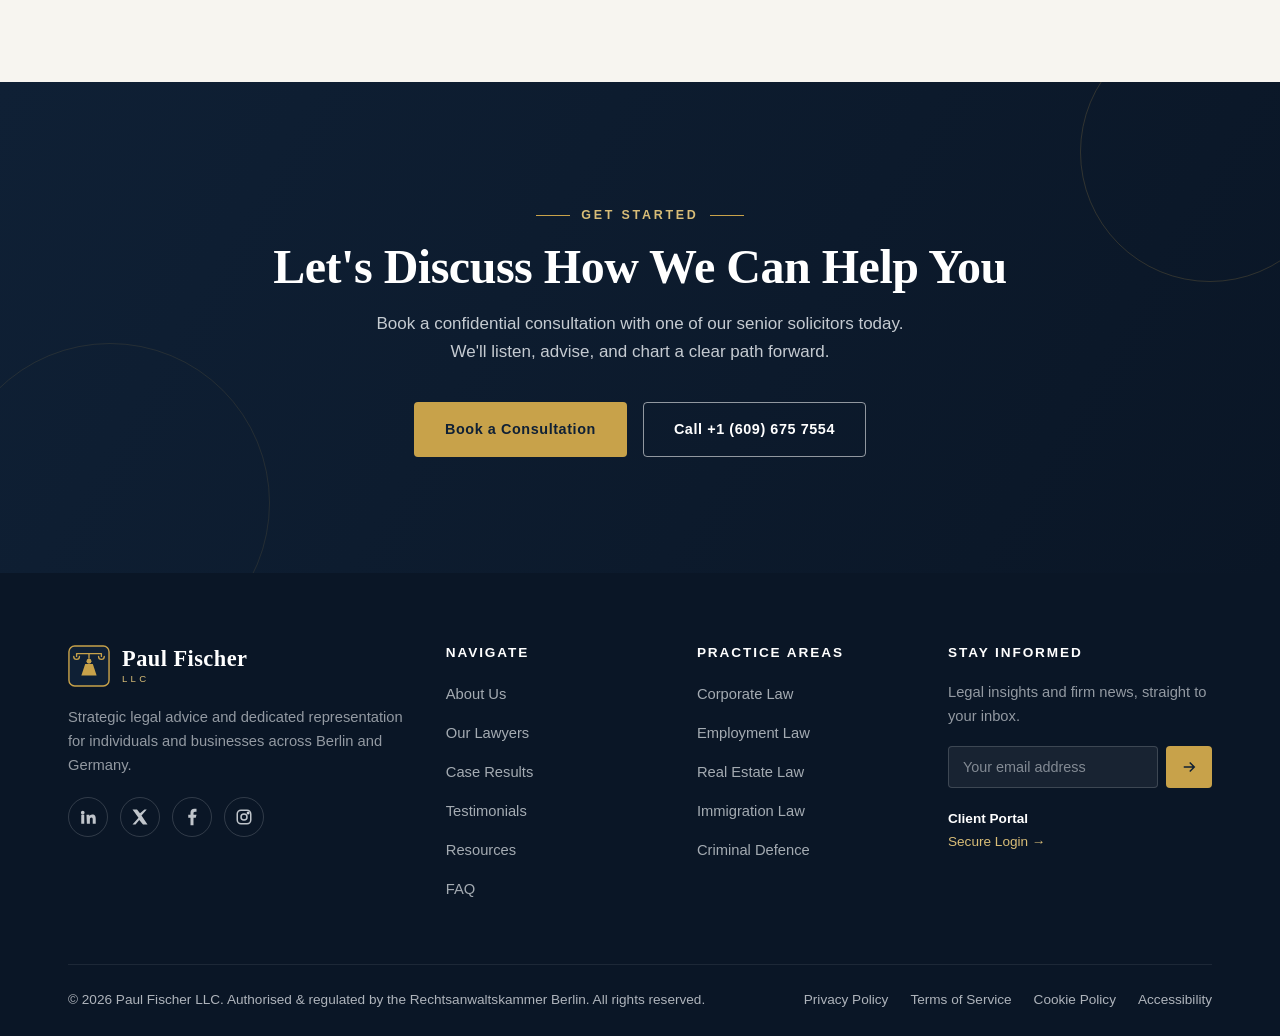
==== commit 7d4835ed: "Add files via upload" ====
--- a/index.html
+++ b/index.html
@@ -118,8 +118,8 @@
         <a class="link-more" href="practice-areas.html">Learn More →</a>
       </article>
       <article class="practice-card reveal" data-d="1">
-        <div class="practice-card__icon"><svg viewBox="0 0 24 24" fill="none" stroke="currentColor" stroke-width="1.7"><path d="M12 21c-4-3-8-6-8-11a4 4 0 0 1 8-1 4 4 0 0 1 8 1c0 5-4 8-8 11z"/></svg></div>
-        <h3>Family Law</h3><p>Compassionate guidance through divorce, custody, and financial settlements.</p>
+        <div class="practice-card__icon"><svg viewBox="0 0 24 24" fill="none" stroke="currentColor" stroke-width="1.7"><path d="M6 2h9l5 5v15a1 1 0 0 1-1 1H6a1 1 0 0 1-1-1V3a1 1 0 0 1 1-1zM9 12h6M9 16h6"/></svg></div>
+        <h3>Wills &amp; Probate</h3><p>Will drafting, estate planning, inheritance tax strategy, and probate administration.</p>
         <a class="link-more" href="practice-areas.html">Learn More →</a>
       </article>
       <article class="practice-card reveal" data-d="2">
@@ -208,7 +208,7 @@
           </div></div>
           <div class="tst__slide"><div class="tst__card">
             <div class="tst__stars" aria-label="5 out of 5 stars"><svg viewBox="0 0 24 24" fill="currentColor"><path d="M12 2l3 6 6 .9-4.5 4.3 1 6L12 16l-5.5 3 1-6L3 8.9 9 8z"/></svg><svg viewBox="0 0 24 24" fill="currentColor"><path d="M12 2l3 6 6 .9-4.5 4.3 1 6L12 16l-5.5 3 1-6L3 8.9 9 8z"/></svg><svg viewBox="0 0 24 24" fill="currentColor"><path d="M12 2l3 6 6 .9-4.5 4.3 1 6L12 16l-5.5 3 1-6L3 8.9 9 8z"/></svg><svg viewBox="0 0 24 24" fill="currentColor"><path d="M12 2l3 6 6 .9-4.5 4.3 1 6L12 16l-5.5 3 1-6L3 8.9 9 8z"/></svg><svg viewBox="0 0 24 24" fill="currentColor"><path d="M12 2l3 6 6 .9-4.5 4.3 1 6L12 16l-5.5 3 1-6L3 8.9 9 8z"/></svg></div>
-            <p class="tst__quote">"During my divorce they were compassionate but fierce advocates. I always felt heard, informed, and protected. I cannot recommend them highly enough."</p>
+            <p class="tst__quote">"When we needed to settle a complex estate, they were thorough and compassionate throughout. I always felt heard, informed, and protected. I cannot recommend them highly enough."</p>
             <div class="tst__author"><div class="tst__avatar">SP</div><span class="tst__name">Sarah Patel</span><span class="tst__meta">Private Client</span></div>
           </div></div>
           <div class="tst__slide"><div class="tst__card">
@@ -333,7 +333,6 @@
         <h4>Practice Areas</h4>
         <ul class="footer__links">
           <li><a href="practice-areas.html">Corporate Law</a></li>
-          <li><a href="practice-areas.html">Family Law</a></li>
           <li><a href="practice-areas.html">Employment Law</a></li>
           <li><a href="practice-areas.html">Real Estate Law</a></li>
           <li><a href="practice-areas.html">Immigration Law</a></li>
